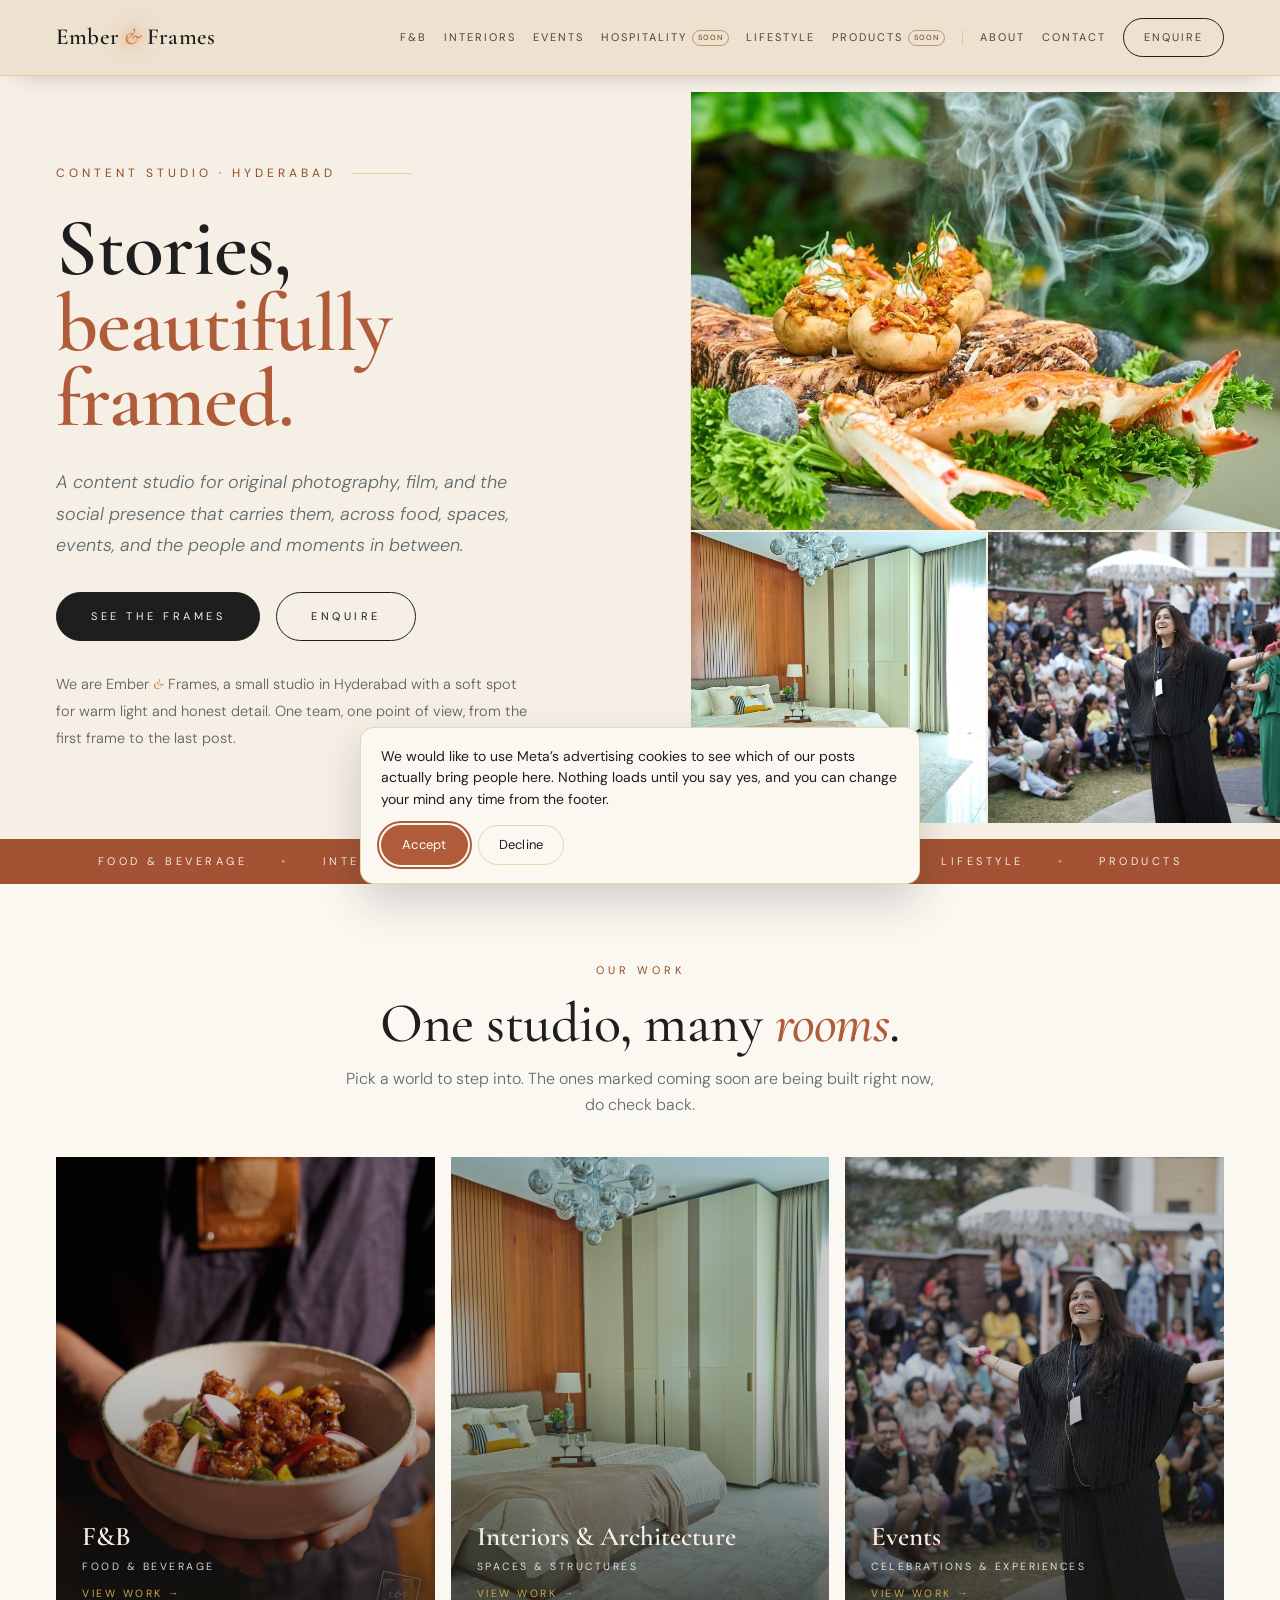
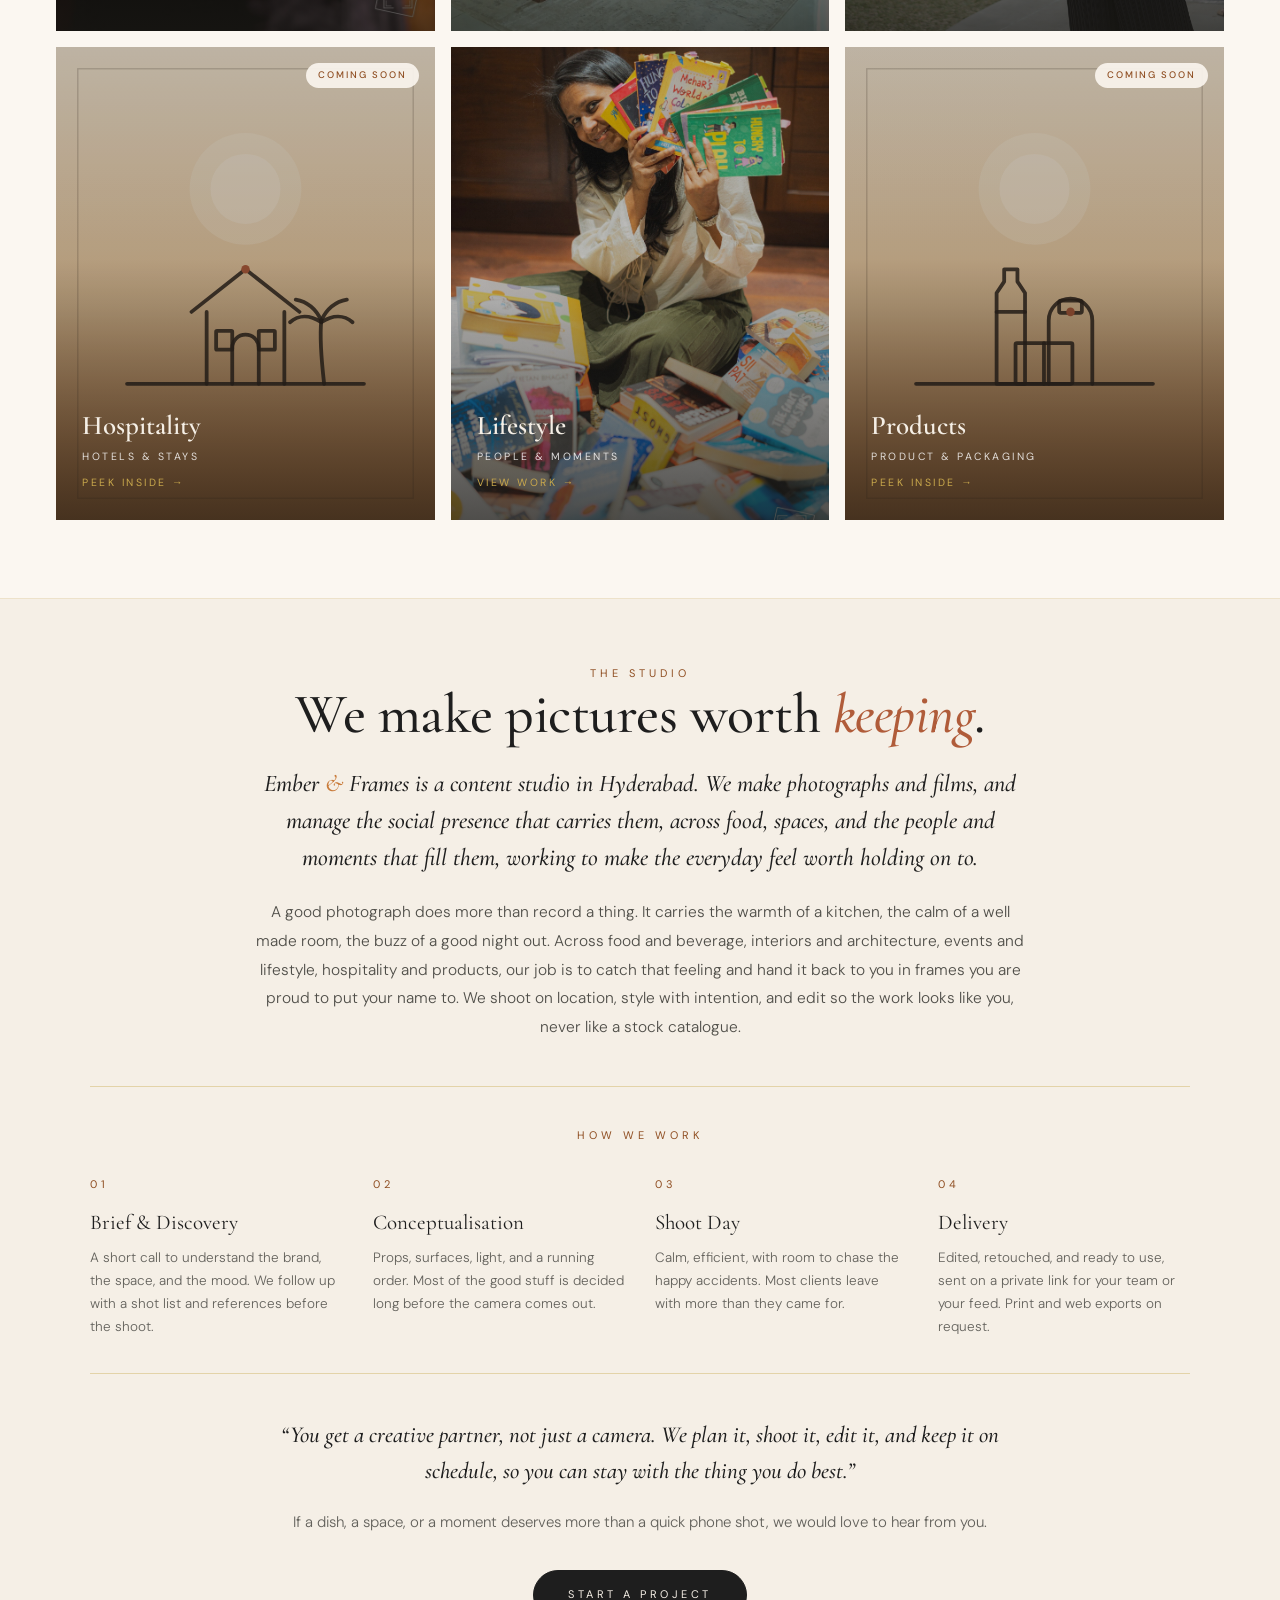
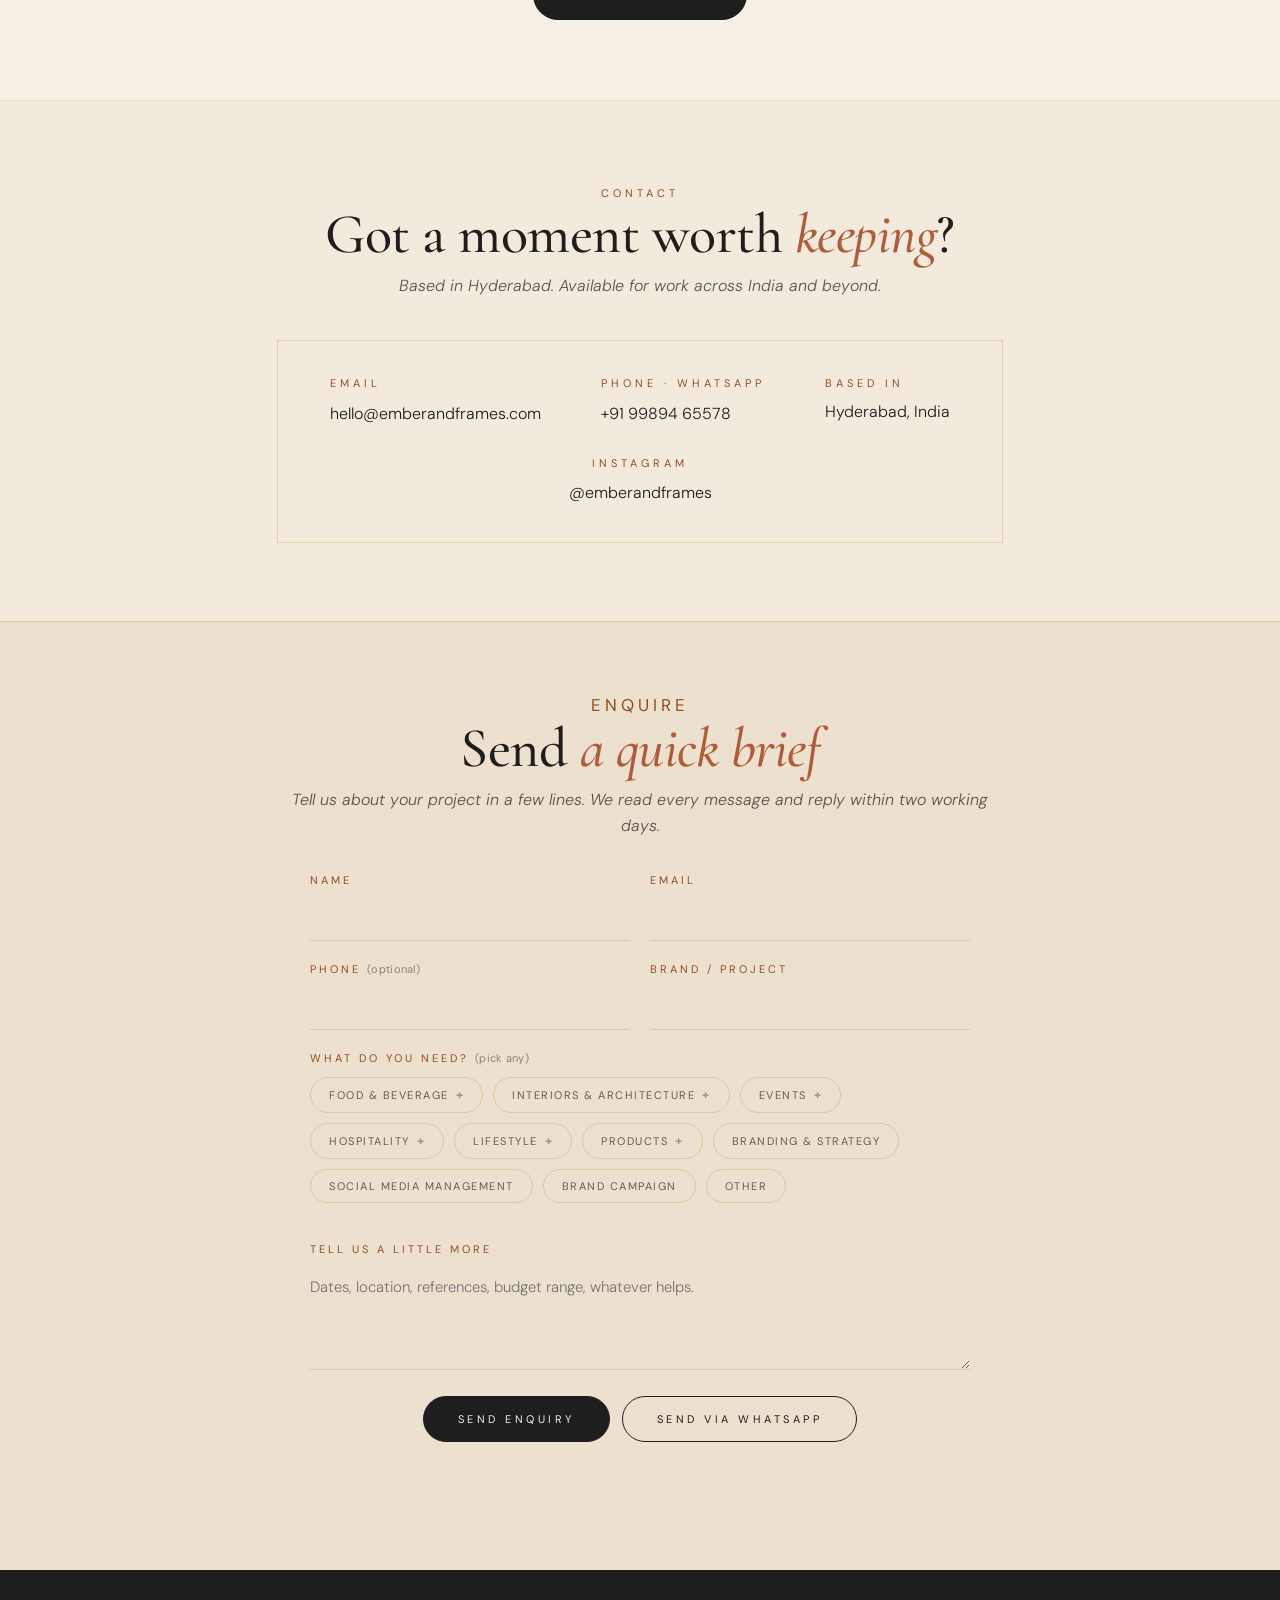
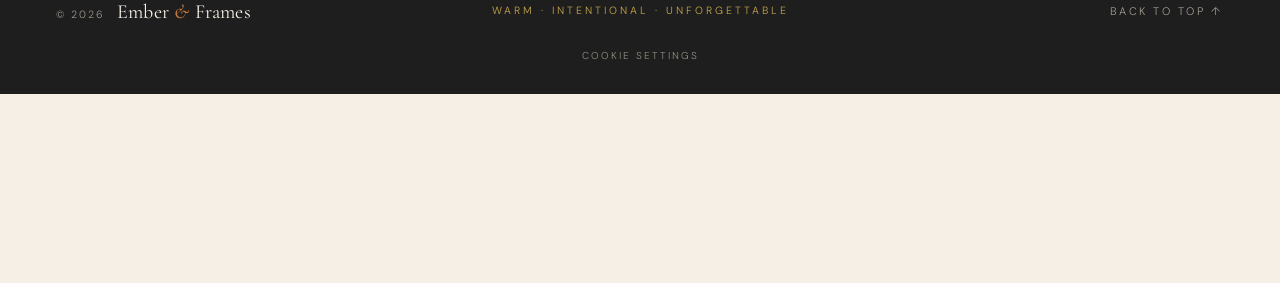
==== index.html @ d04092a9 "Open the Lifestyle page and add five event collections Lifestyle is now a live page laid out like Ev" ====
<!doctype html>
<html lang="en">
<head>
  <meta charset="utf-8">
  <meta name="viewport" content="width=device-width, initial-scale=1">
  <!-- Security: CSP + referrer policy delivered via <meta>; GitHub Pages cannot send custom HTTP headers. -->
  <meta http-equiv="Content-Security-Policy" content="default-src 'self'; base-uri 'self'; object-src 'none'; script-src 'self' https://connect.facebook.net; style-src 'self' 'unsafe-inline'; font-src 'self'; img-src 'self' data: https:; media-src 'self'; connect-src 'self' https://www.facebook.com; form-action 'self'; upgrade-insecure-requests">
  <meta name="referrer" content="strict-origin-when-cross-origin">
  <title>Ember &amp; Frames · Content Studio, Hyderabad</title>
  <meta name="description" content="Ember & Frames is a content studio in Hyderabad, making original photography and film and managing the social presence that carries it, across food, spaces, events, and the people and moments in between.">
  <meta name="theme-color" content="#FAF5EE">
  <meta property="og:title" content="Ember &amp; Frames · Content Studio, Hyderabad">
  <meta property="og:description" content="Original photography, film, and social content for food, spaces, events, and lifestyle. Warm. Intentional. Unforgettable.">
  <meta property="og:type" content="website">
  <meta property="og:site_name" content="Ember &amp; Frames">
  <meta property="og:locale" content="en_IN">
  <meta property="og:url" content="https://emberandframes.com/">
  <meta property="og:image" content="https://emberandframes.com/assets/media/fnb/Light/Lunar%20Cafe/DSC03584.jpg">
  <meta property="og:image:alt" content="Ember &amp; Frames, food, interiors, and event photography">
  <meta name="twitter:card" content="summary_large_image">
  <meta name="twitter:title" content="Ember &amp; Frames · Content Studio, Hyderabad">
  <meta name="twitter:description" content="Original photography, film, and social content for food, spaces, events, and lifestyle. Warm. Intentional. Unforgettable.">
  <meta name="twitter:image" content="https://emberandframes.com/assets/media/fnb/Light/Lunar%20Cafe/DSC03584.jpg">
  <link rel="canonical" href="https://emberandframes.com/">
  <link rel="icon" href="favicon.svg" type="image/svg+xml">
  <link rel="preload" href="assets/fonts/cormorant-garamond-latin.woff2" as="font" type="font/woff2" crossorigin>
  <link rel="preload" href="assets/fonts/dm-sans-latin.woff2" as="font" type="font/woff2" crossorigin>
  <link rel="stylesheet" href="assets/css/styles.css?v=20260929">
  <meta name="robots" content="index, follow, max-image-preview:large, max-snippet:-1, max-video-preview:-1">
  <script type="application/ld+json">
  {
    "@context": "https://schema.org",
    "@graph": [
      {
        "@type": ["PhotographyBusiness", "ProfessionalService"],
        "@id": "https://emberandframes.com/#organization",
        "name": "Ember & Frames",
        "alternateName": "Ember and Frames",
        "url": "https://emberandframes.com/",
        "logo": {
          "@type": "ImageObject",
          "@id": "https://emberandframes.com/#logo",
          "url": "https://emberandframes.com/favicon.svg",
          "caption": "Ember & Frames"
        },
        "image": "https://emberandframes.com/assets/media/fnb/Light/Lunar%20Cafe/DSC03584.jpg",
        "description": "Ember & Frames is a content studio in Hyderabad, making original photography and film and managing the social presence that carries it, across food, spaces, events, and lifestyle.",
        "slogan": "Warm. Intentional. Unforgettable.",
        "email": "hello@emberandframes.com",
        "telephone": "+919989465578",
        "priceRange": "$$",
        "address": {
          "@type": "PostalAddress",
          "addressLocality": "Hyderabad",
          "addressRegion": "Telangana",
          "addressCountry": "IN"
        },
        "areaServed": [
          { "@type": "City", "name": "Hyderabad" },
          { "@type": "Country", "name": "India" }
        ],
        "founder": [
          { "@type": "Person", "name": "Abhipriya De", "jobTitle": "Story, Brand & Social" },
          { "@type": "Person", "name": "Shubham Srivastava", "jobTitle": "Cinematography & Production" }
        ],
        "knowsAbout": [
          "Food and beverage photography",
          "Interior and architectural photography",
          "Event photography and film",
          "Content creation",
          "Social media management",
          "Brand campaigns"
        ],
        "sameAs": [
          "https://www.instagram.com/emberandframes"
        ],
        "contactPoint": {
          "@type": "ContactPoint",
          "email": "hello@emberandframes.com",
          "telephone": "+919989465578",
          "contactType": "customer service",
          "areaServed": "IN",
          "availableLanguage": ["English", "Hindi"]
        },
        "hasOfferCatalog": {
          "@type": "OfferCatalog",
          "name": "Content studio services",
          "itemListElement": [
            { "@type": "Offer", "itemOffered": { "@type": "Service", "name": "Food & Beverage Photography" } },
            { "@type": "Offer", "itemOffered": { "@type": "Service", "name": "Interiors & Architecture Photography" } },
            { "@type": "Offer", "itemOffered": { "@type": "Service", "name": "Event Photography & Film" } },
            { "@type": "Offer", "itemOffered": { "@type": "Service", "name": "Social Media Management" } },
            { "@type": "Offer", "itemOffered": { "@type": "Service", "name": "Brand Campaigns" } }
          ]
        }
      },
      {
        "@type": "WebSite",
        "@id": "https://emberandframes.com/#website",
        "url": "https://emberandframes.com/",
        "name": "Ember & Frames",
        "description": "Content studio in Hyderabad. Photography, film, and social content.",
        "publisher": { "@id": "https://emberandframes.com/#organization" },
        "inLanguage": "en-IN"
      },
      {
        "@type": "WebPage",
        "@id": "https://emberandframes.com/#webpage",
        "url": "https://emberandframes.com/",
        "name": "Ember & Frames · Content Studio, Hyderabad",
        "isPartOf": { "@id": "https://emberandframes.com/#website" },
        "about": { "@id": "https://emberandframes.com/#organization" },
        "primaryImageOfPage": "https://emberandframes.com/assets/media/fnb/Light/Lunar%20Cafe/DSC03584.jpg",
        "description": "Ember & Frames is a content studio in Hyderabad, making original photography and film and managing the social presence that carries it, across food, spaces, events, and lifestyle.",
        "inLanguage": "en-IN"
      }
    ]
  }
  </script>
</head>
<body data-page="home" id="top">
  <a class="skip-link" href="#main">Skip to content</a>
  <div data-region="header"></div>

  <main id="main">

    <!-- HERO -->
    <section class="hero">
      <div class="hero-left">
        <span class="hero-tag">Content Studio &middot; Hyderabad</span>
        <h1>Stories,<span>beautifully framed.</span></h1>
        <p class="hero-desc">A content studio for original photography, film, and the social presence that carries them, across food, spaces, events, and the people and moments in between.</p>
        <div class="hero-cta">
          <a class="btn-primary" href="#work">See the frames</a>
          <a class="btn-ghost" href="#enquire">Enquire</a>
        </div>
        <p class="hero-bio">We are Ember <span class="brand-amp">&amp;</span> Frames, a small studio in Hyderabad with a soft spot for warm light and honest detail. One team, one point of view, from the first frame to the last post.</p>
      </div>
      <div class="hero-media">
        <div class="hero-media-main">
          <img data-lazy loading="eager" decoding="async" src="assets/media/fnb/Light/Lunar%20Cafe/DSC03584.jpg" alt="Blue crab and stuffed mushrooms plated over herbs with rising steam">
        </div>
        <div class="hero-media-sub">
          <div><img data-lazy loading="lazy" decoding="async" src="assets/media/interiors/p5.jpg" alt="Interior photograph of a show flat"></div>
          <div><img data-lazy loading="lazy" decoding="async" src="assets/media/events/Photos/Festival%20of%20Play/DSC01166.JPG" alt="Performer at a family celebration"></div>
        </div>
      </div>
    </section>

    <!-- DISCIPLINE STRIP -->
    <div class="strip">
      <span>Food &amp; Beverage</span><span class="dot" aria-hidden="true">&#9679;</span>
      <span>Interiors &amp; Architecture</span><span class="dot" aria-hidden="true">&#9679;</span>
      <span>Events</span><span class="dot" aria-hidden="true">&#9679;</span>
      <span>Hospitality</span><span class="dot" aria-hidden="true">&#9679;</span>
      <span>Lifestyle</span><span class="dot" aria-hidden="true">&#9679;</span>
      <span>Products</span>
    </div>

    <!-- INDUSTRIES -->
    <section class="section section--cream" id="work">
      <div class="section-head center reveal">
        <span class="eyebrow">Our Work</span>
        <h2>One studio, many <em>rooms</em>.</h2>
        <p style="max-width:600px;margin:14px auto 0;color:var(--muted);font-weight:300;">Pick a world to step into. The ones marked coming soon are being built right now, do check back.</p>
      </div>

      <div class="industries reveal">
        <a class="industry" href="fnb.html">
          <img data-lazy loading="lazy" decoding="async" src="assets/media/fnb/Light/Ru%20and%20Kinru/Copy%20of%20Black%20Pepper%20Prawns.jpg" alt="Food and beverage photography">
          <div class="industry-body">
            <div class="industry-name">F&amp;B</div>
            <div class="industry-sub">Food &amp; Beverage</div>
            <span class="industry-cta">View work &#8594;</span>
          </div>
        </a>

        <a class="industry" href="interiors.html">
          <img data-lazy loading="lazy" decoding="async" src="assets/media/interiors/p5.jpg" alt="Interior and architectural photography">
          <div class="industry-body">
            <div class="industry-name">Interiors &amp; Architecture</div>
            <div class="industry-sub">Spaces &amp; Structures</div>
            <span class="industry-cta">View work &#8594;</span>
          </div>
        </a>

        <a class="industry" href="events.html">
          <img data-lazy loading="lazy" decoding="async" src="assets/media/events/Photos/Festival%20of%20Play/DSC01166.JPG" alt="Event photography and film">
          <div class="industry-body">
            <div class="industry-name">Events</div>
            <div class="industry-sub">Celebrations &amp; Experiences</div>
            <span class="industry-cta">View work &#8594;</span>
          </div>
        </a>

        <a class="industry" href="hospitality.html">
          <span class="ribbon">Coming soon</span>
          <img data-lazy loading="lazy" decoding="async" src="assets/media/placeholders/hospitality.svg" alt="Hospitality photography">
          <div class="industry-body">
            <div class="industry-name">Hospitality</div>
            <div class="industry-sub">Hotels &amp; Stays</div>
            <span class="industry-cta">Peek inside &#8594;</span>
          </div>
        </a>

        <a class="industry" href="lifestyle.html">
          <img data-lazy loading="lazy" decoding="async" src="assets/media/lifestyle/Photos/Arti%20Sonthalia/DSC02817.jpg" alt="Lifestyle photography and film">
          <div class="industry-body">
            <div class="industry-name">Lifestyle</div>
            <div class="industry-sub">People &amp; Moments</div>
            <span class="industry-cta">View work &#8594;</span>
          </div>
        </a>

        <a class="industry" href="products.html">
          <span class="ribbon">Coming soon</span>
          <img data-lazy loading="lazy" decoding="async" src="assets/media/placeholders/products.svg" alt="Product and packaging photography">
          <div class="industry-body">
            <div class="industry-name">Products</div>
            <div class="industry-sub">Product &amp; Packaging</div>
            <span class="industry-cta">Peek inside &#8594;</span>
          </div>
        </a>
      </div>
    </section>

    <div data-region="about"></div>
    <div data-region="contact"></div>
    <div data-region="enquire"></div>
  </main>

  <div data-region="footer"></div>
  <div data-region="lightbox"></div>

  <script src="assets/js/ef-pixel.js?v=20260929"></script>
  <script src="assets/js/data.js?v=20260929"></script>
  <script src="assets/js/site.js?v=20260929"></script>
</body>
</html>
---- assets/css/styles.css ----
/* =====================================================================
   Ember & Frames, unified studio site
   Shared design system
   ---------------------------------------------------------------------
   Palette built around the F&B portfolio with the brand ember accent from
   the identity guide. One tight, warm, editorial system.
   ===================================================================== */

*, *::before, *::after { box-sizing: border-box; margin: 0; padding: 0; -webkit-tap-highlight-color: transparent; }

/* Both families are served from this repository rather than fonts.gstatic.com, so
   they arrive with the page and no visitor has to contact a third party to read it.
   Each file is the variable latin cut, which is why one covers every weight.
   See assets/fonts/README.txt for provenance and licensing. */
@font-face {
  font-family: 'Cormorant Garamond';
  font-style: normal;
  font-weight: 400 700;
  font-display: swap;
  src: url('../fonts/cormorant-garamond-latin.woff2') format('woff2');
  unicode-range: U+0000-00FF, U+0131, U+0152-0153, U+02BB-02BC, U+02C6, U+02DA, U+02DC, U+0304, U+0308, U+0329, U+2000-206F, U+20AC, U+2122, U+2191, U+2193, U+2212, U+2215, U+FEFF, U+FFFD;
}
@font-face {
  font-family: 'Cormorant Garamond';
  font-style: italic;
  font-weight: 400 700;
  font-display: swap;
  src: url('../fonts/cormorant-garamond-latin-italic.woff2') format('woff2');
  unicode-range: U+0000-00FF, U+0131, U+0152-0153, U+02BB-02BC, U+02C6, U+02DA, U+02DC, U+0304, U+0308, U+0329, U+2000-206F, U+20AC, U+2122, U+2191, U+2193, U+2212, U+2215, U+FEFF, U+FFFD;
}
@font-face {
  font-family: 'DM Sans';
  font-style: normal;
  font-weight: 300 500;
  font-display: swap;
  src: url('../fonts/dm-sans-latin.woff2') format('woff2');
  unicode-range: U+0000-00FF, U+0131, U+0152-0153, U+02BB-02BC, U+02C6, U+02DA, U+02DC, U+0304, U+0308, U+0329, U+2000-206F, U+20AC, U+2122, U+2191, U+2193, U+2212, U+2215, U+FEFF, U+FFFD;
}
@font-face {
  font-family: 'DM Sans';
  font-style: italic;
  font-weight: 300 500;
  font-display: swap;
  src: url('../fonts/dm-sans-latin-italic.woff2') format('woff2');
  unicode-range: U+0000-00FF, U+0131, U+0152-0153, U+02BB-02BC, U+02C6, U+02DA, U+02DC, U+0304, U+0308, U+0329, U+2000-206F, U+20AC, U+2122, U+2191, U+2193, U+2212, U+2215, U+FEFF, U+FFFD;
}

/* Stand-ins for the brief moment before the real faces paint, and for any machine
   that cannot load them. Garamond and Palatino are old-style serifs like Cormorant,
   so the substitution reads as a change of weight rather than a change of typeface.

   One face per installed font, because a single size-adjust cannot serve a list:
   measured against the live webfont, Garamond needs 97.9%, Palatino 87.8% and
   Times 94.4%. Sharing one number would leave two of the three visibly wrong.
   The stack below tries them in order and each carries its own metrics.

   Numbers are measured, not estimated: width ratio against the real face at the
   weight that dominates each family (600 display, 400 body), then ascent and
   descent scaled by the inverse so the line box matches. Re-measure with
   skills/launch-qa/scripts/font-metrics.mjs if either family changes. */
@font-face {
  font-family: 'Cormorant Fallback Garamond';
  src: local('Garamond'), local('EB Garamond');
  size-adjust: 97.93%;
  ascent-override: 94.76%;
  descent-override: 29.41%;
  line-gap-override: 0%;
}
@font-face {
  font-family: 'Cormorant Fallback Palatino';
  src: local('Palatino Linotype'), local('Book Antiqua'), local('Palatino');
  size-adjust: 87.82%;
  ascent-override: 105.67%;
  descent-override: 32.79%;
  line-gap-override: 0%;
}
@font-face {
  font-family: 'Cormorant Fallback Times';
  src: local('Times New Roman'), local('Times');
  size-adjust: 94.36%;
  ascent-override: 98.35%;
  descent-override: 30.52%;
  line-gap-override: 0%;
}
@font-face {
  font-family: 'DM Sans Fallback Segoe';
  src: local('Segoe UI');
  size-adjust: 94.71%;
  ascent-override: 104.74%;
  descent-override: 32.94%;
  line-gap-override: 0%;
}
@font-face {
  font-family: 'DM Sans Fallback Arial';
  src: local('Arial'), local('Helvetica');
  size-adjust: 93.43%;
  ascent-override: 106.18%;
  descent-override: 33.39%;
  line-gap-override: 0%;
}

:root {
  /* Brand palette, from the Ember & Frames identity guide. */
  --off-white:  #F5EFE6;   /* parchment, page background */
  --warm:       #ECE0CE;   /* warm sand, contrast blocks: hero, contact, cards */
  --cream-soft: #FBF7F1;   /* lifted parchment, secondary surfaces */
  --gold:       #C9A84C;   /* metallic accent, dividers and rules only */
  --charcoal:   #1E1E1E;   /* primary text and dark sections */
  --muted:      #5F6B6E;   /* slate, secondary text and metadata */
  --ember:      #C97B3A;   /* signature accent: ampersand, key CTAs, highlights */
  --terracotta: #B05C3A;   /* warm secondary accent, and the focus ring */
  --light-ember:#D49A5E;   /* highlights, hovers, soft fills */
  --label-ink:  #8F4E22;   /* burnt amber, the AA-safe choice for small text on light */
  --strip-band: #A35334;   /* the terracotta band, taken down just far enough that the
                              cream lettering on it clears AA at 4.57:1. Cream stays
                              cream; lightening the text instead would have washed it
                              out to white and lost the warmth. */

  /* The palette used to be olive green. When it moved to terracotta the hex changed
     but the variable name did not, so roughly thirty rules still say --olive and mean
     terracotta. Aliasing it here rather than repeating the hex means there is one
     place to change, and no chance of the two drifting apart. Prefer --terracotta in
     new rules; --olive stays only so old ones do not all have to be rewritten. */
  --olive: var(--terracotta);

  --line:       rgba(201,168,76,0.18);
  --line-strong:rgba(201,168,76,0.4);

  --display: 'Cormorant Garamond', 'Cormorant Fallback Garamond', 'Cormorant Fallback Palatino', 'Cormorant Fallback Times', Georgia, serif;
  --body: 'DM Sans', 'DM Sans Fallback Segoe', 'DM Sans Fallback Arial', -apple-system, BlinkMacSystemFont, 'Segoe UI', sans-serif;

  --pad-x: 56px;
  --nav-h: 76px;
  --maxw: 1280px;
}

html { scroll-behavior: smooth; -webkit-text-size-adjust: 100%; text-size-adjust: 100%; }
html, body { width: 100%; max-width: 100%; overflow-x: clip; }
@supports not (overflow-x: clip) { html, body { overflow-x: hidden; } }

/* site.js replaces this slot with the real header. Reserving its height keeps
   the page from jumping down the moment that happens. */
[data-region="header"] { min-height: var(--nav-h); }

body {
  background: var(--off-white);
  color: var(--charcoal);
  font-family: var(--body);
  line-height: 1.6;
  -webkit-font-smoothing: antialiased;
  -moz-osx-font-smoothing: grayscale;
  text-rendering: optimizeLegibility;
}

section[id], div[id] { scroll-margin-top: calc(var(--nav-h) + 12px); }

img, video { display: block; max-width: 100%; }
a { color: inherit; }

.brand-amp { font-family: var(--display); font-style: italic; font-weight: 500; color: var(--ember); }

/* ---------- Shared type helpers ---------- */
.eyebrow, .section-label {
  font-family: var(--body);
  font-size: 11px;
  letter-spacing: 4px;
  text-transform: uppercase;
  color: var(--label-ink);
  font-weight: 400;
}
h1 {
  font-family: var(--display);
  font-size: clamp(52px, 6.4vw, 94px);
  line-height: 0.92;
  letter-spacing: -1px;
  color: var(--charcoal);
  font-weight: 600;
}
h2 {
  font-family: var(--display);
  font-size: clamp(34px, 4.4vw, 56px);
  line-height: 1.04;
  letter-spacing: -0.5px;
  font-weight: 500;
}
h2 em, h1 em { font-style: italic; color: var(--olive); }

.skip-link {
  position: absolute; left: -999px; top: 0; z-index: 2000;
  background: var(--charcoal); color: var(--off-white);
  padding: 12px 20px; font-size: 12px; letter-spacing: 2px; text-transform: uppercase;
}
.skip-link:focus { left: 12px; top: 12px; }

/* =====================================================================
   NAV / HEADER
   ===================================================================== */
.nav {
  position: sticky; top: 0; z-index: 200;
  display: flex; justify-content: space-between; align-items: center;
  padding: 0 var(--pad-x);
  /* Fixed rather than min-height: padding plus the tallest child used to push this
     past --nav-h, so the reserved slot under-shot and the page jumped on load. */
  height: var(--nav-h);
  background: rgba(236, 224, 206, 0.92);
  -webkit-backdrop-filter: blur(14px) saturate(1.2); backdrop-filter: blur(14px) saturate(1.2);
  border-bottom: 1px solid var(--line-strong);
  box-shadow: 0 8px 26px -16px rgba(30, 28, 24, 0.4);
  transform: translateZ(0);
}
.nav-logo {
  font-family: var(--display); font-size: 23px; letter-spacing: 0.01em;
  color: var(--charcoal); font-weight: 600; text-decoration: none; white-space: nowrap;
}
.nav-links { display: flex; gap: 17px; align-items: center; }
.nav-links a {
  font-family: var(--body); font-size: 11px; letter-spacing: 2px; text-transform: uppercase;
  font-weight: 400; color: rgba(42,42,37,0.85); text-decoration: none;
  transition: color 0.2s; white-space: nowrap;
}
.nav-links a:hover, .nav-cat.is-active { color: var(--olive); }

/* Inline category links (was a dropdown) */
.nav-cat { display: inline-flex; align-items: center; gap: 5px; }
.nav-cat .soon {
  font-size: 7.5px; letter-spacing: 1px; color: var(--label-ink); font-weight: 500; line-height: 1.6;
  border: 1px solid rgba(143,78,34,0.5); border-radius: 20px; padding: 1px 5px;
}
.nav-divider { width: 1px; height: 15px; background: var(--line-strong); flex: 0 0 auto; }
.nav-pill {
  border: 1px solid var(--charcoal); padding: 10px 20px !important;
  border-radius: 40px; transition: background 0.2s, color 0.2s, border-color 0.2s;
}
.nav-pill:hover { background: var(--charcoal); color: var(--off-white) !important; }

/* 30x22 of bars inside a 44px box: the visual stays, the touch target clears 24px. */
.hamburger { display: none; background: none; border: none; cursor: pointer; width: 44px; height: 44px; position: relative; padding: 11px 7px; }
.hamburger span { position: absolute; left: 7px; height: 1.5px; width: 30px; background: var(--charcoal); transition: transform 0.25s, opacity 0.25s; }
.hamburger span:nth-child(1) { top: 13px; }
.hamburger span:nth-child(2) { top: 21px; }
.hamburger span:nth-child(3) { top: 29px; }
body.menu-open .hamburger span:nth-child(1) { transform: translateY(8px) rotate(45deg); }
body.menu-open .hamburger span:nth-child(2) { opacity: 0; }
body.menu-open .hamburger span:nth-child(3) { transform: translateY(-8px) rotate(-45deg); }

/* Mobile menu */
.mobile-menu {
  position: fixed; inset: 0; z-index: 190; background: var(--off-white);
  display: flex; flex-direction: column; justify-content: flex-start; align-items: center; gap: 8px;
  opacity: 0; visibility: hidden; transition: opacity 0.3s;
  padding: calc(var(--nav-h) + 30px) 40px 48px; overflow-y: auto;
}
body.menu-open .mobile-menu { opacity: 1; visibility: visible; }
.mobile-menu .mm-label { font-size: 10px; letter-spacing: 4px; text-transform: uppercase; color: var(--gold); margin: 18px 0 4px; }
.mobile-menu a {
  font-family: var(--display); font-size: 26px; color: var(--charcoal); text-decoration: none; padding: 6px 0;
  display: inline-flex; align-items: center; gap: 12px;
}
.mobile-menu a .soon { font-family: var(--body); font-size: 9px; letter-spacing: 1.5px; color: var(--ember); border: 1px solid rgba(201,123,58,0.4); border-radius: 20px; padding: 2px 8px; text-transform: uppercase; }
.mobile-menu a:hover, .mobile-menu a.is-active { color: var(--olive); }

/* =====================================================================
   BUTTONS
   ===================================================================== */
.btn-primary, .btn-ghost {
  display: inline-block; font-family: var(--body); font-size: 11px; font-weight: 400;
  letter-spacing: 3.5px; text-transform: uppercase; text-decoration: none;
  padding: 15px 34px; border-radius: 40px; cursor: pointer; transition: all 0.22s;
}
.btn-primary { background: var(--charcoal); color: var(--off-white); border: 1px solid var(--charcoal); }
.btn-primary:hover { background: var(--olive); border-color: var(--olive); }
.btn-ghost { background: transparent; color: var(--charcoal); border: 1px solid var(--charcoal); }
.btn-ghost:hover { color: var(--olive); border-color: var(--olive); }

/* =====================================================================
   HERO (split layout, used by industry pages + home)
   ===================================================================== */
.hero { display: grid; grid-template-columns: 54% 46%; min-height: 78vh; max-height: 860px; margin-top: 16px; }
.hero.hero--solo { grid-template-columns: 1fr; min-height: 62vh; text-align: center; place-items: center; }
.hero-left {
  padding: 72px var(--pad-x); display: flex; flex-direction: column; justify-content: center; position: relative;
}
.hero.hero--solo .hero-left { align-items: center; max-width: 900px; margin: 0 auto; }
.hero-left::after {
  content: ''; position: absolute; right: 0; top: 16%; bottom: 16%; width: 1px;
  background: linear-gradient(to bottom, transparent, var(--line-strong), transparent);
}
.hero.hero--solo .hero-left::after { display: none; }
.hero-tag {
  font-size: 12px; letter-spacing: 4px; text-transform: uppercase; color: var(--label-ink);
  margin-bottom: 28px; display: flex; align-items: center; gap: 16px;
}
.hero-tag::after { content: ''; flex: 1; max-width: 60px; height: 1px; background: var(--gold); opacity: 0.4; }
.hero.hero--solo .hero-tag { justify-content: center; }
.hero.hero--solo .hero-tag::before { content: ''; flex: 1; max-width: 60px; height: 1px; background: var(--gold); opacity: 0.4; }
.hero h1 { margin-bottom: 30px; }
.hero h1 span { display: block; color: var(--olive); }
.hero-desc {
  font-family: var(--body); font-weight: 300; font-style: italic; font-size: 18px;
  color: var(--muted); line-height: 1.75; max-width: 460px; margin-bottom: 30px;
}
.hero.hero--solo .hero-desc { margin-left: auto; margin-right: auto; }
.hero-cta { display: flex; gap: 16px; align-items: center; flex-wrap: wrap; }
.hero.hero--solo .hero-cta { justify-content: center; }
/* Side by side, these two pills land within a few pixels of the available width on a
   phone, so they fit on one line in one typeface and wrap to two in another, and the
   hero jumps when the webfont arrives. Stacking below 480px makes the height the same
   whichever face is in use, and gives a bigger touch target. */
@media (max-width: 480px) {
  .hero-cta { flex-direction: column; align-items: stretch; gap: 12px; }
  .hero-cta .btn-primary, .hero-cta .btn-ghost { text-align: center; }
}
.hero-bio {
  font-family: var(--body); font-weight: 300; font-size: 14.5px; line-height: 1.8;
  color: rgba(42,42,37,0.72); max-width: 480px; margin-top: 30px;
}

.hero-media { position: relative; overflow: hidden; display: grid; grid-template-rows: 3fr 2fr; min-height: 0; }
.hero-media img { position: absolute; inset: 0; width: 100%; height: 100%; object-fit: cover; }
.hero-media img.hero-shot { cursor: zoom-in; transition: transform 0.6s ease; }
.hero-media img.hero-shot:hover { transform: scale(1.03); }
.hero-media-main { position: relative; overflow: hidden; background: var(--warm); min-height: 0; }
.hero-media-sub { display: grid; grid-template-columns: 1fr 1fr; min-height: 0; }
.hero-media-sub > div { position: relative; overflow: hidden; background: var(--cream-soft); border-top: 2px solid var(--off-white); min-height: 0; }
.hero-media-sub > div:last-child { border-left: 2px solid var(--off-white); }

/* =====================================================================
   INGREDIENT / DISCIPLINE STRIP
   ===================================================================== */
.strip {
  background: var(--strip-band); padding: 14px var(--pad-x); margin-top: 16px; display: flex; gap: 34px;
  align-items: center; justify-content: center; flex-wrap: wrap;
}
.strip span { font-size: 11px; letter-spacing: 3.5px; text-transform: uppercase; color: rgba(250,246,240,0.92); white-space: nowrap; }
/* Separator only. It is aria-hidden in the markup, so it carries no meaning and
   is not held to a text contrast ratio. */
.strip .dot { color: var(--gold); font-size: 6px; }

/* =====================================================================
   SECTION SCAFFOLD
   ===================================================================== */
.section { padding: 78px var(--pad-x); }
.section--cream { background: var(--cream-soft); }
.section--warm { background: var(--warm); }
.section-head { margin-bottom: 40px; }
.section-head.center { text-align: center; }
.section-head .eyebrow { display: block; margin-bottom: 14px; }

/* =====================================================================
   FILM STRIP (horizontal reel)
   ===================================================================== */
.filmstrip-wrap { position: relative; margin: 0 calc(var(--pad-x) * -1); }
.filmstrip {
  display: flex; gap: 14px; overflow-x: auto; scroll-snap-type: x mandatory;
  padding: 4px var(--pad-x) 20px; scrollbar-width: none;
  /* iOS Safari treats a horizontal drag that reaches the end of a scroller as its
     back/forward page gesture, which reads as the strip refusing to scroll.
     `contain` keeps the swipe inside the strip. `touch-action` states the axis so
     the gesture is handed to the compositor immediately. */
  overscroll-behavior-x: contain;
  touch-action: pan-x;
  -webkit-overflow-scrolling: touch;
}
.filmstrip::-webkit-scrollbar { display: none; }
.filmstrip .frame {
  flex: 0 0 auto; width: clamp(240px, 26vw, 340px); aspect-ratio: 4/5;
  position: relative; overflow: hidden; scroll-snap-align: start; background: var(--warm); cursor: zoom-in;
}
.filmstrip .frame img { width: 100%; height: 100%; object-fit: cover; transition: transform 0.6s ease; }
.filmstrip .frame:hover img { transform: scale(1.04); }
.filmstrip-nav { display: flex; gap: 10px; justify-content: flex-end; padding: 0 var(--pad-x); }
.filmstrip-btn {
  width: 46px; height: 46px; border-radius: 50%; border: 1px solid var(--line-strong);
  background: transparent; color: var(--charcoal); cursor: pointer; font-size: 18px; transition: all 0.2s;
}
.filmstrip-btn:hover { background: var(--charcoal); color: var(--off-white); border-color: var(--charcoal); }

/* =====================================================================
   SERVICES LIST (dark)
   ===================================================================== */
.services { background: var(--charcoal); padding: 78px var(--pad-x); display: grid; grid-template-columns: 1fr 1.8fr; gap: 70px; align-items: start; }
.services .eyebrow { color: var(--gold); display: block; margin-bottom: 20px; }
.services h2 { color: var(--off-white); }
.services-note { color: rgba(245,235,215,0.6); font-size: 14px; margin-top: 16px; line-height: 1.7; }
.services-list { display: flex; flex-direction: column; }
.service-item { padding: 26px 0; border-bottom: 1px solid rgba(250,248,244,0.08); display: grid; grid-template-columns: auto 1fr; gap: 24px; align-items: start; transition: padding-left 0.2s; }
.service-item:hover { padding-left: 14px; }
.service-num { font-size: 11px; letter-spacing: 4px; color: var(--gold); padding-top: 6px; }
.service-name { font-family: var(--display); font-size: 24px; color: var(--off-white); }
.service-desc { font-size: 13.5px; color: rgba(245,235,215,0.62); margin-top: 8px; line-height: 1.7; font-weight: 300; }

/* =====================================================================
   WORK TABS + GALLERY GRID
   ===================================================================== */
.tabs { display: flex; gap: 0; justify-content: center; flex-wrap: wrap; border-bottom: 1px solid rgba(201,168,76,0.22); }
.tab {
  padding: 14px 30px; font-size: 11px; letter-spacing: 2.5px; text-transform: uppercase; cursor: pointer;
  color: rgba(42,42,37,0.68); border-bottom: 2px solid transparent; margin-bottom: -1px;
  background: none; border-top: none; border-left: none; border-right: none; font-family: var(--body);
  transition: color 0.25s, border-color 0.25s;
}
.tab:hover { color: var(--olive); }
.tab.is-active { color: var(--charcoal); border-bottom-color: var(--gold); }
.subtabs { display: flex; gap: 0; justify-content: center; border-bottom: 1px solid rgba(201,168,76,0.15); margin-top: 4px; }
.subtab {
  padding: 10px 26px; font-size: 11px; letter-spacing: 2px; text-transform: uppercase; cursor: pointer;
  color: rgba(42,42,37,0.68); border-bottom: 2px solid transparent; margin-bottom: -1px;
  background: none; border-top: none; border-left: none; border-right: none; font-family: var(--body);
  transition: color 0.2s, border-color 0.2s;
}
.subtab:hover { color: var(--olive); }
.subtab.is-active { color: var(--charcoal); border-bottom-color: var(--ember); }

.tab-panel { display: none; padding-top: 32px; }
.tab-panel.is-active { display: block; }
.subpanel { display: none; }
.subpanel.is-active { display: block; }

.brief { display: grid; grid-template-columns: 1fr 1fr; gap: 40px; max-width: 1000px; margin: 8px auto 40px; padding-top: 24px; }
.brief-label { font-size: 11px; letter-spacing: 4px; text-transform: uppercase; color: var(--label-ink); margin-bottom: 10px; }
.brief-text { font-size: 14.5px; line-height: 1.8; color: rgba(42,42,37,0.8); font-weight: 300; }

/* Photo galleries are a masonry layout with a fixed column count. The columns
   come from grid-template-columns: repeat(5, 1fr) (responsive below), so every
   category always shows the same number of photos per row. The masonry packing
   comes from grid-auto-rows: 1px plus a per-tile grid-row span that site.js sets
   from each image's height. Tiles stack tight in their column with no
   height-mismatch white space, while natural aspect ratios are preserved (no
   cropping). Reels (.grid--reels) share one ratio and opt out below. The brand
   watermark is baked into the image files themselves (white corner mark), so it
   survives download; no CSS overlay is drawn on photo tiles. */
.grid { display: grid; grid-template-columns: repeat(5, 1fr); column-gap: 6px; row-gap: 0; grid-auto-rows: 1px; align-items: start; }
.grid .item { position: relative; overflow: hidden; cursor: zoom-in; background: var(--warm); margin: 0; display: block; }
.grid .item img { width: 100%; height: auto; display: block; transition: transform 0.6s ease, opacity 0.5s ease; }
.grid .item:hover img { transform: scale(1.03); }
/* Brand watermark is baked into each photo file (white corner mark) so it can't
   be stripped by downloading. Video tiles (.play) carry their own burned-in
   mark and show a play glyph instead. */
.grid .item.play::after {
  /* Escaped rather than literal: the raw triangle was corrupted once already by a
     save that wrote UTF-8 back out as a single-byte codepage, and it rendered as
     three Latin letters on every video tile. An escape cannot be re-encoded. */
  content: '\25B6'; position: absolute; inset: 0; display: flex; align-items: center; justify-content: center;
  color: rgba(255,255,255,0.9); font-size: 30px; background: rgba(30,30,25,0.18); transition: background 0.2s;
  pointer-events: none;
}
.grid .item.play:hover::after { background: rgba(30,30,25,0.32); }

/* Reels grid (portrait 9/16). Every reel shares one ratio, so a uniform
   row-based grid keeps rows tidy without ever affecting watermark size. */
.grid--reels { columns: auto; display: grid; grid-template-columns: repeat(4, 1fr); gap: 6px; grid-auto-rows: auto; align-items: start; }
.grid--reels .item { aspect-ratio: 9/16; margin: 0; }
.grid--reels .item img { width: 100%; height: 100%; object-fit: cover; }

img[data-lazy] { opacity: 0; }
img[data-lazy].loaded { opacity: 1; }

/* =====================================================================
   INDUSTRIES GRID (home)
   ===================================================================== */
.industries { display: grid; grid-template-columns: repeat(3, 1fr); gap: 16px; }
.industry {
  position: relative; aspect-ratio: 4/5; overflow: hidden; background: var(--warm);
  text-decoration: none; color: var(--off-white); display: block;
}
.industry img { position: absolute; inset: 0; width: 100%; height: 100%; object-fit: cover; transition: transform 0.7s ease; filter: brightness(0.82); }
.industry:hover img { transform: scale(1.05); }
.industry::after { content: ''; position: absolute; inset: 0; background: linear-gradient(to top, rgba(30,28,24,0.7) 0%, rgba(30,28,24,0.05) 55%); }
.industry-body { position: absolute; left: 0; right: 0; bottom: 0; padding: 26px; z-index: 2; }
.industry-name { font-family: var(--display); font-size: 27px; font-weight: 600; line-height: 1.05; }
.industry-sub { font-size: 10.5px; letter-spacing: 2.5px; text-transform: uppercase; color: rgba(255,255,255,0.82); margin-top: 8px; }
.industry-cta { font-size: 10.5px; letter-spacing: 2.5px; text-transform: uppercase; margin-top: 10px; color: var(--gold); display: inline-flex; align-items: center; gap: 7px; }
.industry .ribbon {
  position: absolute; top: 16px; right: 16px; z-index: 3; font-size: 9.5px; letter-spacing: 2px; text-transform: uppercase;
  background: rgba(250,245,238,0.92); color: var(--label-ink); padding: 5px 12px; border-radius: 30px; font-weight: 500;
}

/* =====================================================================
   COMING SOON
   ===================================================================== */
.coming { padding: 92px var(--pad-x); text-align: center; background: var(--cream-soft); }
.coming-inner { max-width: 720px; margin: 0 auto; }
.coming .eyebrow { display: block; margin-bottom: 18px; }
/* These pages have no hero, so their lead line is the page h1. Hold it at h2 scale. */
.coming h1 { font-size: clamp(34px, 4.4vw, 56px); line-height: 1.04; letter-spacing: -0.5px; font-weight: 500; }
.coming h1, .coming h2 { margin-bottom: 20px; }
.coming p { font-size: 16px; line-height: 1.8; color: rgba(42,42,37,0.76); font-weight: 300; max-width: 600px; margin: 0 auto 14px; }
.coming .coming-note { font-family: var(--display); font-style: italic; font-size: 21px; color: var(--charcoal); margin: 26px auto; }
.coming-teaser { display: grid; grid-template-columns: repeat(3, 1fr); gap: 12px; margin: 44px 0; }
/* site.js fills this. Reserving the box stops the copy above it jumping when it does. */
.coming-teaser:empty { aspect-ratio: 2.3; }
.coming-teaser .t {
  aspect-ratio: 3/4; overflow: hidden; position: relative; background: var(--warm);
}
.coming-teaser .t img { width: 100%; height: 100%; object-fit: cover; transition: transform 0.7s; }
.coming-teaser .t:hover img { transform: scale(1.05); }
.coming-teaser .t::after { content: ''; position: absolute; inset: 0; background: rgba(42,42,37,0.04); }
.coming .cta-row { display: flex; gap: 14px; justify-content: center; flex-wrap: wrap; margin-top: 8px; }

/* =====================================================================
   ABOUT
   ===================================================================== */
.about { padding: 60px var(--pad-x) 80px; background: var(--off-white); border-top: 1px solid var(--line); border-bottom: 1px solid var(--line); }
.about-inner { max-width: 1100px; margin: 0 auto; }
.about-head { text-align: center; max-width: 780px; margin: 0 auto; }
.about-lede { font-family: var(--display); font-style: italic; font-weight: 500; font-size: clamp(19px, 2.2vw, 24px); line-height: 1.55; color: var(--charcoal); margin-top: 22px; }
.about-body { font-size: 15.5px; line-height: 1.85; color: rgba(42,42,37,0.82); font-weight: 300; margin-top: 22px; }
.process { border-top: 1px solid var(--line-strong); border-bottom: 1px solid var(--line-strong); margin: 44px 0; padding: 34px 0; }
.process-head { text-align: center; margin-bottom: 30px; }
.process-steps { display: grid; grid-template-columns: repeat(4, 1fr); gap: 30px; }
.process-num { font-size: 11px; letter-spacing: 4px; color: var(--label-ink); margin-bottom: 12px; }
.process-name { font-family: var(--display); font-size: 21px; margin-bottom: 8px; }
.process-desc { font-size: 13.5px; line-height: 1.7; color: rgba(42,42,37,0.72); font-weight: 300; }
.about-foot { text-align: center; max-width: 720px; margin: 0 auto; }
.about-foot-quote { font-family: var(--display); font-style: italic; font-weight: 500; font-size: clamp(18px, 2.1vw, 23px); line-height: 1.55; color: var(--charcoal); margin: 0 0 20px; }
.about-foot-tag { font-size: 15px; line-height: 1.8; color: rgba(42,42,37,0.72); font-weight: 300; margin: 0 0 34px; }

/* =====================================================================
   CONTACT
   ===================================================================== */
.contact { padding: 78px var(--pad-x); background: color-mix(in srgb, var(--warm) 55%, var(--cream-soft) 45%); text-align: center; }
@supports not (background: color-mix(in srgb, red, blue)) { .contact { background: #F2E8D5; } }
.contact-head { max-width: 720px; margin: 0 auto 42px; }
.contact p { font-weight: 300; font-size: 16px; font-style: italic; color: rgba(42,42,37,0.78); margin-top: 10px; }
.contact-card {
  margin: 0 auto; padding: 34px 52px; border: 1px solid var(--line-strong);
  display: inline-grid; grid-template-columns: repeat(3, auto); gap: 26px 60px; text-align: left; justify-content: center;
}
.contact-item { display: flex; flex-direction: column; gap: 6px; }
.contact-item-label { font-size: 11px; letter-spacing: 4px; text-transform: uppercase; color: var(--label-ink); }
.contact-item-value { font-weight: 300; font-size: 16px; }
.contact-item a { text-decoration: none; transition: color 0.2s; display: inline-block; padding: 2px 0; }
.contact-item a:hover { color: var(--olive); }
.contact-item--full { grid-column: 1 / -1; align-items: center; text-align: center; }

/* =====================================================================
   ENQUIRE (form)
   ===================================================================== */
.enquire { padding: 70px var(--pad-x) 84px; background: var(--warm); text-align: center; border-top: 1px solid var(--line-strong); }
.enquire-head { max-width: 720px; margin: 0 auto 34px; }
.enquire-head p { font-weight: 300; font-size: 16px; font-style: italic; color: rgba(42,42,37,0.78); margin-top: 10px; }
.enquire-head .eyebrow { font-size: 17px; }
.contact-form { max-width: 660px; margin: 0 auto; text-align: left; display: flex; flex-direction: column; gap: 20px; }
.form-row { display: grid; grid-template-columns: 1fr 1fr; gap: 20px; }
.form-field { display: flex; flex-direction: column; gap: 6px; }
.form-field label { font-size: 11px; letter-spacing: 3px; text-transform: uppercase; color: var(--label-ink); }
.form-hint { text-transform: none; letter-spacing: 0.3px; color: rgba(42,42,37,0.5); font-size: 11px; }
.form-field input, .form-field textarea {
  background: transparent; border: none; border-bottom: 1px solid var(--line-strong);
  padding: 12px 0; font-family: var(--body); font-weight: 300; font-size: 15px; color: var(--charcoal);
  outline: none; transition: border-color 0.2s; width: 100%;
}
.form-field input:focus, .form-field textarea:focus { border-bottom-color: var(--olive); }
.form-field textarea { resize: vertical; min-height: 90px; }
.pill-group { display: flex; flex-wrap: wrap; gap: 10px; margin-top: 4px; }
.pill {
  font-family: var(--body); font-size: 11px; letter-spacing: 1.5px; text-transform: uppercase;
  padding: 9px 18px; border: 1px solid var(--line-strong); border-radius: 40px; background: transparent;
  color: rgba(42,42,37,0.72); cursor: pointer; transition: all 0.18s;
}
.pill:hover { border-color: var(--olive); color: var(--olive); }
.pill[aria-pressed="true"] { background: var(--charcoal); color: var(--off-white); border-color: var(--charcoal); }
.pill--cat::after { content: "+"; margin-left: 7px; font-size: 12px; font-weight: 600; opacity: 0.55; }
.pill--cat[aria-expanded="true"]::after { content: "\2013"; }
.subpill-wrap { display: flex; flex-direction: column; gap: 10px; margin-top: 12px; }
.subpill-group { display: flex; flex-wrap: wrap; align-items: center; gap: 8px; padding: 12px 14px; border-left: 2px solid var(--terracotta); background: rgba(176,92,58,0.06); border-radius: 0 10px 10px 0; }
.subpill-group[hidden] { display: none; }
.subpill-cap { flex-basis: 100%; font-family: var(--body); font-size: 10px; letter-spacing: 2px; text-transform: uppercase; color: var(--terracotta); }
.pill--sub { font-size: 10.5px; padding: 8px 15px; }
body.motion-on .subpill-group:not([hidden]) { animation: subPop 0.26s ease both; }
@keyframes subPop { from { opacity: 0; transform: translateY(-5px); } to { opacity: 1; transform: none; } }
.form-actions { display: flex; flex-wrap: wrap; gap: 12px; justify-content: center; margin-top: 6px; }
.btn-form { font-family: var(--body); font-size: 11px; font-weight: 400; letter-spacing: 3.5px; text-transform: uppercase; padding: 15px 34px; border-radius: 40px; cursor: pointer; transition: all 0.22s; border: 1px solid var(--charcoal); }
.btn-form.solid { background: var(--charcoal); color: var(--off-white); }
.btn-form.solid:hover { background: var(--olive); border-color: var(--olive); }
.btn-form.alt { background: transparent; color: var(--charcoal); }
.btn-form.alt:hover { color: var(--olive); border-color: var(--olive); }
.form-status { text-align: center; font-size: 13px; letter-spacing: 0.3px; color: var(--olive); min-height: 20px; margin-top: 4px; }

/* =====================================================================
   FOOTER
   ===================================================================== */
.footer { background: var(--charcoal); padding: 26px var(--pad-x); display: grid; grid-template-columns: 1fr auto 1fr; align-items: center; gap: 16px; }
.footer span, .footer a { font-size: 11px; letter-spacing: 2.5px; text-transform: uppercase; color: rgba(245,235,215,0.62); font-weight: 300; text-decoration: none; }
.footer a { display: inline-block; padding: 4px 2px; }
.footer .footer-brand { justify-self: start; display: inline-flex; align-items: baseline; gap: 12px; }
.footer .footer-wordmark { font-family: var(--display); font-size: 20px; letter-spacing: 0.01em; text-transform: none; font-weight: 400; color: var(--off-white); }
.footer .footer-wordmark .brand-amp { font-size: 1em; letter-spacing: 0.01em; text-transform: none; color: var(--ember); font-style: italic; font-weight: 500; }
.footer .footer-copy { font-size: 10.5px; letter-spacing: 2px; text-transform: none; color: rgba(245,235,215,0.6); font-weight: 300; }
.footer .footer-tagline { justify-self: center; text-align: center; font-size: 10.5px; letter-spacing: 3px; color: var(--gold); white-space: nowrap; }
.footer [data-top] { justify-self: end; }
.footer [data-consent] { grid-column: 1 / -1; justify-self: center; font-size: 10px; letter-spacing: 2px; color: rgba(245,235,215,0.55); }
.footer a:hover { color: var(--gold); }

/* =====================================================================
   WHATSAPP FAB (added on all pages via site.js; desktop lifts above the
   footer, touch devices never lift)
   ===================================================================== */
.wa-fab {
  position: fixed; bottom: 22px; right: 22px; width: 56px; height: 56px; border-radius: 50%;
  background: var(--ember);
  box-shadow: 0 6px 20px rgba(42,42,37,0.28), 0 2px 6px rgba(0,0,0,0.16);
  display: flex; align-items: center; justify-content: center; z-index: 9500; text-decoration: none;
  transition: bottom 0.3s cubic-bezier(0.2,0.7,0.2,1), transform 0.2s ease, box-shadow 0.2s ease;
  animation: waPulse 2.8s ease-in-out infinite;
}
.wa-fab:hover { transform: scale(1.08); box-shadow: 0 10px 28px rgba(42,42,37,0.34), 0 4px 10px rgba(0,0,0,0.2); animation-play-state: paused; }
.wa-fab svg { width: 30px; height: 30px; fill: #fff; }
.wa-fab-label {
  position: absolute; right: 66px; background: var(--charcoal); color: var(--off-white);
  font-family: var(--body); font-size: 10px; letter-spacing: 1.6px; text-transform: uppercase;
  padding: 8px 12px; border-radius: 4px; white-space: nowrap; opacity: 0; pointer-events: none;
  transform: translateX(8px); transition: opacity 0.2s ease, transform 0.2s ease;
}
.wa-fab:hover .wa-fab-label { opacity: 1; transform: translateX(0); }
@keyframes waPulse {
  0%, 100% { box-shadow: 0 6px 20px rgba(42,42,37,0.28), 0 2px 6px rgba(0,0,0,0.16), 0 0 0 0 rgba(201,123,58,0.5); }
  50%      { box-shadow: 0 6px 20px rgba(42,42,37,0.28), 0 2px 6px rgba(0,0,0,0.16), 0 0 0 14px rgba(201,123,58,0); }
}
@media (prefers-reduced-motion: reduce) { .wa-fab { animation: none; } }

/* =====================================================================
   LIGHTBOX (image + video)
   ===================================================================== */
.lightbox { --gutter: 84px; display: none; position: fixed; inset: 0; z-index: 9999; background: rgba(10,10,8,0.94); align-items: center; justify-content: center; }
.lightbox.open { display: flex; }
.lightbox-media { max-width: calc(100vw - (var(--gutter) * 2)); max-height: 88vh; object-fit: contain; box-shadow: 0 16px 60px rgba(0,0,0,0.7); }
.lightbox-close { position: absolute; top: 22px; right: 34px; color: var(--off-white); font-size: 34px; cursor: pointer; opacity: 0.75; font-weight: 300; line-height: 1; background: none; border: none; }
.lightbox-close:hover { opacity: 1; }
.lightbox-nav {
  position: absolute; top: 50%; transform: translateY(-50%); width: 54px; height: 54px; border-radius: 50%;
  background: rgba(20,20,18,0.55); color: var(--off-white); font-size: 30px; line-height: 1; cursor: pointer;
  display: flex; align-items: center; justify-content: center; opacity: 0.85; transition: opacity 0.2s, background 0.2s; border: none;
}
.lightbox-nav:hover { opacity: 1; background: rgba(20,20,18,0.8); }
.lightbox-prev { left: calc((var(--gutter) - 54px) / 2); }
.lightbox-next { right: calc((var(--gutter) - 54px) / 2); }

/* =====================================================================
   REVEAL ON SCROLL
   ===================================================================== */
.reveal { opacity: 0; transform: translateY(22px); transition: opacity 0.7s ease, transform 0.7s ease; }
.reveal.in { opacity: 1; transform: none; }
@media (prefers-reduced-motion: reduce) {
  .reveal { opacity: 1 !important; transform: none !important; transition: none; }
  html { scroll-behavior: auto; }
}

/* =====================================================================
   MOTION EFFECTS (page-scoped scroll / hover / cursor animations)
   ---------------------------------------------------------------------
   Injected + wired by site.js enhanceMotion(). Progressive enhancement:
   the pre-animation states live behind JS-added classes (.rf, .dev-tile,
   .duo, .grain, .torch) or body.motion-on, and JS only adds those when the
   visitor has NOT requested reduced motion, so with no JS, or with
   reduce-motion, every image renders clean and static.
   ===================================================================== */

/* --- Ken Burns. F&B gallery, slow zoom and pan on scroll-in (replays) --- */
body.motion-on[data-page="fnb"] .grid .item.kb img { transform-origin: var(--kb-ox, 60%) var(--kb-oy, 40%); }
body.motion-on[data-page="fnb"] .grid .item.kb.in img {
  animation: kenTile 7s ease-in-out both;
}
@keyframes kenTile {
  0%   { transform: scale(1.03) translate(0, 0); }
  100% { transform: scale(1.14) translate(var(--kb-tx, -3%), var(--kb-ty, -2%)); }
}

/* --- Rack Focus. Interiors gallery, blur pulls sharp on scroll-in (replays) --- */
body.motion-on[data-page="interiors"] .grid .item.rf img {
  filter: blur(15px) brightness(1.05);
  transition: filter 1.4s ease;
}
body.motion-on[data-page="interiors"] .grid .item.rf.in img { filter: none; }

/* --- Darkroom "Develop". Events gallery, on scroll-in (replays).
   Mirrors the Events standalone portfolio darkroom effect exactly. --- */
body[data-page="events"] .grid .item.dev-tile { background: #e9e5da; }
body[data-page="events"] .grid .item.dev-tile img {
  transform: scale(1.06);
  filter: contrast(.3) brightness(1.7) saturate(.15) sepia(.1);
  transition: filter 3.4s cubic-bezier(.4,0,.2,1), transform 3.4s cubic-bezier(.4,0,.2,1);
}
body[data-page="events"] .grid .item.dev-tile.developed img { transform: none; filter: none; }
body[data-page="events"] .grid .item.dev-tile .bath {
  position: absolute; inset: 0; z-index: 1; pointer-events: none;
  background: linear-gradient(150deg, #f4f0e8, #e7e3d9); opacity: 1; transition: opacity 3.4s ease;
}
body[data-page="events"] .grid .item.dev-tile.developed .bath { opacity: 0; }
body[data-page="events"] .grid .item.dev-tile .cast {
  position: absolute; inset: 0; z-index: 2; pointer-events: none;
  background: rgba(95,122,156,.30); opacity: 1; transition: opacity 3.4s ease;
}
body[data-page="events"] .grid .item.dev-tile.developed .cast { opacity: 0; }
body[data-page="events"] .grid .item.dev-tile .sheen {
  position: absolute; top: -30%; left: -60%; width: 48%; height: 160%; z-index: 3; pointer-events: none;
  background: linear-gradient(105deg, transparent, rgba(255,255,255,.55), transparent);
  transform: translateX(0) rotate(9deg); opacity: 0;
}
body[data-page="events"] .grid .item.dev-tile.developing .sheen { animation: devSweep 2.6s ease forwards; }
@keyframes devSweep {
  0%   { opacity: 0; transform: translateX(0) rotate(9deg); }
  22%  { opacity: .85; }
  100% { opacity: 0; transform: translateX(360%) rotate(9deg); }
}

/* --- Duotone to colour. Lifestyle gallery, on scroll-in (replays) --- */
body[data-page="lifestyle"] .grid .item.duo img {
  filter: sepia(.85) saturate(1.9) hue-rotate(-12deg) brightness(.92) contrast(1.06);
  transition: filter 2.2s ease;
}
body[data-page="lifestyle"] .grid .item.duo.in img { filter: none; }
body[data-page="lifestyle"] .grid .item.duo .tint {
  position: absolute; inset: 0; z-index: 1; pointer-events: none;
  background: linear-gradient(160deg, rgba(201,123,58,.35), rgba(30,20,12,.28));
  mix-blend-mode: multiply; opacity: 1; transition: opacity 2.2s ease;
}
body[data-page="lifestyle"] .grid .item.duo.in .tint { opacity: 0; }

/* --- Film Grain Dissolve. Hospitality teasers, on scroll-in (replays) --- */
body[data-page="hospitality"] .coming-teaser .t.grain img {
  filter: contrast(1.15) brightness(.9) saturate(.7); transform: scale(1.04);
  transition: filter 2.4s ease, transform 2.4s ease;
}
body[data-page="hospitality"] .coming-teaser .t.grain.in img { filter: none; transform: none; }
body[data-page="hospitality"] .coming-teaser .t.grain .noise {
  position: absolute; inset: 0; z-index: 1; pointer-events: none; opacity: .95; mix-blend-mode: overlay;
  background-image: url("data:image/svg+xml,%3Csvg xmlns='http://www.w3.org/2000/svg' width='160' height='160'%3E%3Cfilter id='n'%3E%3CfeTurbulence type='fractalNoise' baseFrequency='0.85' numOctaves='2' stitchTiles='stitch'/%3E%3C/filter%3E%3Crect width='100%25' height='100%25' filter='url(%23n)'/%3E%3C/svg%3E");
  background-size: 170px; transition: opacity 2.4s ease;
}
body[data-page="hospitality"] .coming-teaser .t.grain.in .noise { opacity: 0; }

/* --- Cursor Spotlight. Products teasers, warm torch follows the pointer --- */
body[data-page="products"] .coming-teaser .t.torch { cursor: crosshair; }
body[data-page="products"] .coming-teaser .t.torch .mask {
  position: absolute; inset: 0; z-index: 2; pointer-events: none;
  background: radial-gradient(circle 110px at var(--mx, 50%) var(--my, 50%),
    rgba(20,16,12,0) 0, rgba(20,16,12,0) 62px, rgba(18,14,10,0.86) 150px);
  transition: background 0.12s ease;
}
/* On touch devices there is no pointer to follow, so the torch becomes a
   drag-to-reveal spotlight: the teaser sits clean at rest and the dark mask
   only lights up while a finger drags across it (paired with the products
   touch handlers in site.js). */
@media (hover: none) and (pointer: coarse) {
  body[data-page="products"] .coming-teaser .t.torch { cursor: default; }
  body[data-page="products"] .coming-teaser .t.torch .mask { opacity: 0; transition: background 0.12s ease, opacity 0.25s ease; }
  body[data-page="products"] .coming-teaser .t.torch.is-touching .mask { opacity: 1; }
}

/* --- Film Sprocket Pan. Ember filmstrips: charcoal reel panel that hugs
   the frames with terracotta sprocket perforations on the top AND bottom
   edges (symmetric, thin). The nav buttons sit below the reel on the section
   background, unchanged. The sprocket graphic is static (always on); the
   continuous projector pan (JS) needs motion-on. --- */
.filmstrip-reel { position: relative; background: var(--charcoal); border-radius: 2px; }
.filmstrip-reel .filmstrip { padding-top: 6px; padding-bottom: 6px; }
.filmstrip-reel::before, .filmstrip-reel::after {
  content: ""; position: absolute; left: 0; right: 0; height: 15px; z-index: 2; pointer-events: none;
  background-color: var(--charcoal);
  background-image: repeating-linear-gradient(90deg, transparent 0 6px, rgba(176,92,58,0.8) 6px 22px, transparent 22px 28px);
  background-size: 100% 8px; background-position: center; background-repeat: no-repeat;
}
.filmstrip-reel::before { top: 0; }
.filmstrip-reel::after { bottom: 0; }
.filmstrip-nav { margin-top: 16px; }
body.motion-on .filmstrip { scroll-snap-type: none; }
/* While the lightbox is open, its native <video> ⋮ (overflow) menu will not
   open in Chromium if any on-page scroll container is stuck at
   scroll-snap-type:none. The strip sits fully behind the opaque lightbox, so
   restoring its snap here is invisible and lets the video menu pop up. */
body.motion-on.lb-open .filmstrip { scroll-snap-type: x mandatory; }

/* --- Ember Accent. Faint ember sparks drifting up behind the header type.
   Header colour + layout stay exactly as designed; only the sparks are added. --- */
.nav-sparks { position: absolute; inset: 0; z-index: 0; overflow: hidden; pointer-events: none; }
.nav .nav-logo, .nav .nav-links, .nav .hamburger { position: relative; z-index: 1; }
.nav .spark {
  position: absolute; bottom: -10px; width: calc(var(--sz, 5px) * 1.7); height: calc(var(--sz, 5px) * 1.7);
  background: radial-gradient(circle at 50% 42%, #FFECC2 0%, #F2892E 46%, #D34A1C 100%);
  -webkit-mask: url("data:image/svg+xml,%3Csvg%20xmlns='http://www.w3.org/2000/svg'%20viewBox='0%200%20100%20100'%3E%3Cpath%20d='M50%200Q50%2050%20100%2050Q50%2050%2050%20100Q50%2050%200%2050Q50%2050%2050%200Z'/%3E%3C/svg%3E") center / contain no-repeat;
          mask: url("data:image/svg+xml,%3Csvg%20xmlns='http://www.w3.org/2000/svg'%20viewBox='0%200%20100%20100'%3E%3Cpath%20d='M50%200Q50%2050%20100%2050Q50%2050%2050%20100Q50%2050%200%2050Q50%2050%2050%200Z'/%3E%3C/svg%3E") center / contain no-repeat;
  filter: drop-shadow(0 0 5px rgba(240,130,45,0.98)) drop-shadow(0 0 11px rgba(211,74,28,0.6)); opacity: 0;
}
body.motion-on .nav .spark { animation: navRise var(--d, 6s) linear infinite; animation-delay: var(--delay, 0s); }
@keyframes navRise {
  0%   { opacity: 0; transform: translateY(0) scale(.6) rotate(0deg); }
  10%  { opacity: 1; }
  82%  { opacity: 1; }
  100% { opacity: 0; transform: translateY(-80px) scale(1.15) rotate(55deg); }
}

/* Ember Accent: the wordmark ampersand glows warmly in the header. */
.nav-logo .brand-amp { color: var(--ember); text-shadow: 0 0 9px rgba(240,135,46,0.9), 0 0 20px rgba(211,74,28,0.6), 0 0 32px rgba(211,74,28,0.4); }
body.motion-on .nav-logo .brand-amp { animation: ampGlow 3.2s ease-in-out infinite; }
@keyframes ampGlow {
  0%, 100% { text-shadow: 0 0 8px rgba(240,135,46,0.75), 0 0 18px rgba(211,74,28,0.5); }
  50%      { text-shadow: 0 0 16px rgba(255,175,80,0.98), 0 0 34px rgba(211,74,28,0.7), 0 0 50px rgba(211,74,28,0.45); }
}

/* Motion effects never override an explicit reduced-motion preference. */
@media (prefers-reduced-motion: reduce) {
  body[data-page] .grid .item img,
  body[data-page] .coming-teaser .t img { filter: none !important; transform: none !important; animation: none !important; }
  .dev-tile .bath, .dev-tile .cast, .dev-tile .sheen,
  .grid .item.duo .tint, .coming-teaser .t.grain .noise { opacity: 0 !important; }
  .nav .spark { animation: none !important; opacity: 0 !important; }
  .torch .mask { background: transparent !important; }
}

/* =====================================================================
   KEYBOARD FOCUS (visible ring on every interactive element)
   ===================================================================== */
a:focus-visible,
button:focus-visible,
input:focus-visible,
textarea:focus-visible,
select:focus-visible,
summary:focus-visible,
[tabindex]:focus-visible,
[role="button"]:focus-visible,
[role="tab"]:focus-visible {
  /* Terracotta is the one accent that clears 3:1 on every surface the ring lands on,
     parchment through to the charcoal footer. Ember does not: 2.53 on the nav. */
  outline: 2px solid var(--terracotta);
  outline-offset: 3px;
  border-radius: 3px;
}
.form-field input:focus-visible,
.form-field textarea:focus-visible {
  outline: 2px solid var(--terracotta);
  outline-offset: 2px;
}
.lightbox-close:focus-visible,
.lightbox-nav:focus-visible {
  outline: 2px solid var(--off-white);
  outline-offset: 3px;
}

/* =====================================================================
   RESPONSIVE
   ===================================================================== */
/* Inline category nav needs room; collapse to hamburger before it crowds. */
@media (max-width: 1180px) {
  .nav-links { display: none; }
  .hamburger { display: block; }
}
@media (max-width: 1024px) {
  :root { --pad-x: 40px; }
  .grid { grid-template-columns: repeat(4, 1fr); }
  .grid--reels { grid-template-columns: repeat(3, 1fr); }
}
@media (max-width: 900px) {
  .hero { grid-template-columns: 1fr; max-height: none; min-height: auto; margin-top: 0; }
  .hero-left { padding: 40px var(--pad-x) 28px; justify-content: flex-start; }
  .hero-left::after { display: none; }
  .hero-media { aspect-ratio: 4/5; }
  .services { grid-template-columns: 1fr; gap: 30px; }
  .process-steps { grid-template-columns: 1fr 1fr; gap: 24px; }
  .brief { grid-template-columns: 1fr; gap: 22px; }
  .industries { grid-template-columns: 1fr 1fr; }
  .grid { grid-template-columns: repeat(3, 1fr); }
  .grid--reels { grid-template-columns: repeat(3, 1fr); }
}
@media (max-width: 680px) {
  :root { --pad-x: 20px; --nav-h: 64px; }
  .hero-left { padding: 28px var(--pad-x) 22px; }
  .strip { gap: 7px 18px; padding: 13px 20px; }
  .strip .dot { display: none; }
  .logo-wall img { height: 87px !important; }
  .grid { grid-template-columns: repeat(2, 1fr); }
  .grid--reels { grid-template-columns: repeat(2, 1fr); }
  .contact-card { grid-template-columns: 1fr; gap: 20px; text-align: center; padding: 30px 32px; }
  .contact-item { align-items: center; }
  .form-row { grid-template-columns: 1fr; }
  .process-steps { grid-template-columns: 1fr; }
  .industries { grid-template-columns: 1fr; }
  .coming-teaser { grid-template-columns: 1fr 1fr; }
  .coming-teaser:empty { aspect-ratio: 0.76; }
  .footer { grid-template-columns: 1fr; justify-items: center; gap: 10px; text-align: center; padding-bottom: 82px; }
  .footer .footer-brand, .footer [data-top] { justify-self: center; }
  .lightbox { --gutter: 14px; }
  .lightbox-media { max-height: 72vh; }
  .lightbox-nav { top: auto; bottom: 18px; transform: none; }
  .lightbox-prev { left: auto; right: calc(50% + 10px); }
  .lightbox-next { left: calc(50% + 10px); right: auto; }
  .wa-fab { width: 52px; height: 52px; bottom: 16px; right: 16px; }
  .wa-fab svg { width: 28px; height: 28px; }
  .wa-fab-label { display: none; }
}
@media (max-width: 420px) {
  .grid { grid-template-columns: 1fr; }
  .grid--reels { grid-template-columns: 1fr; }
}
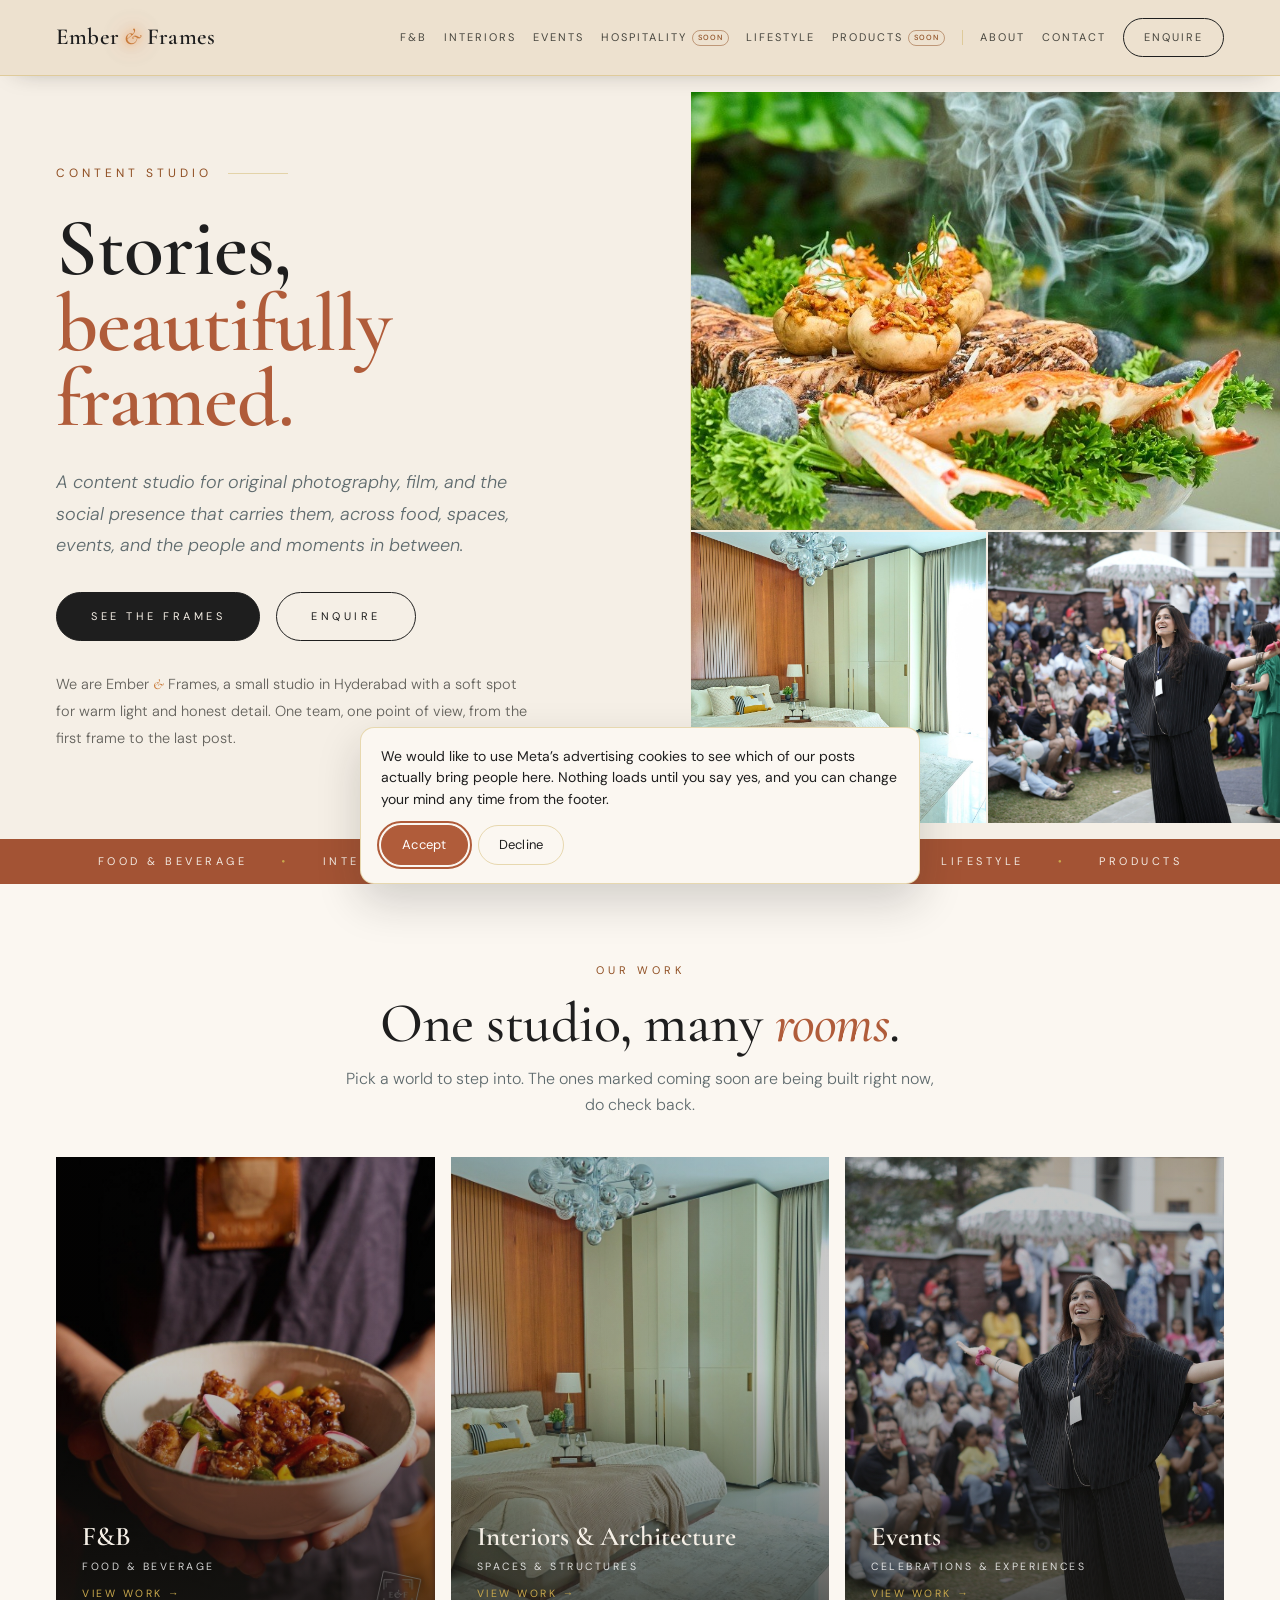
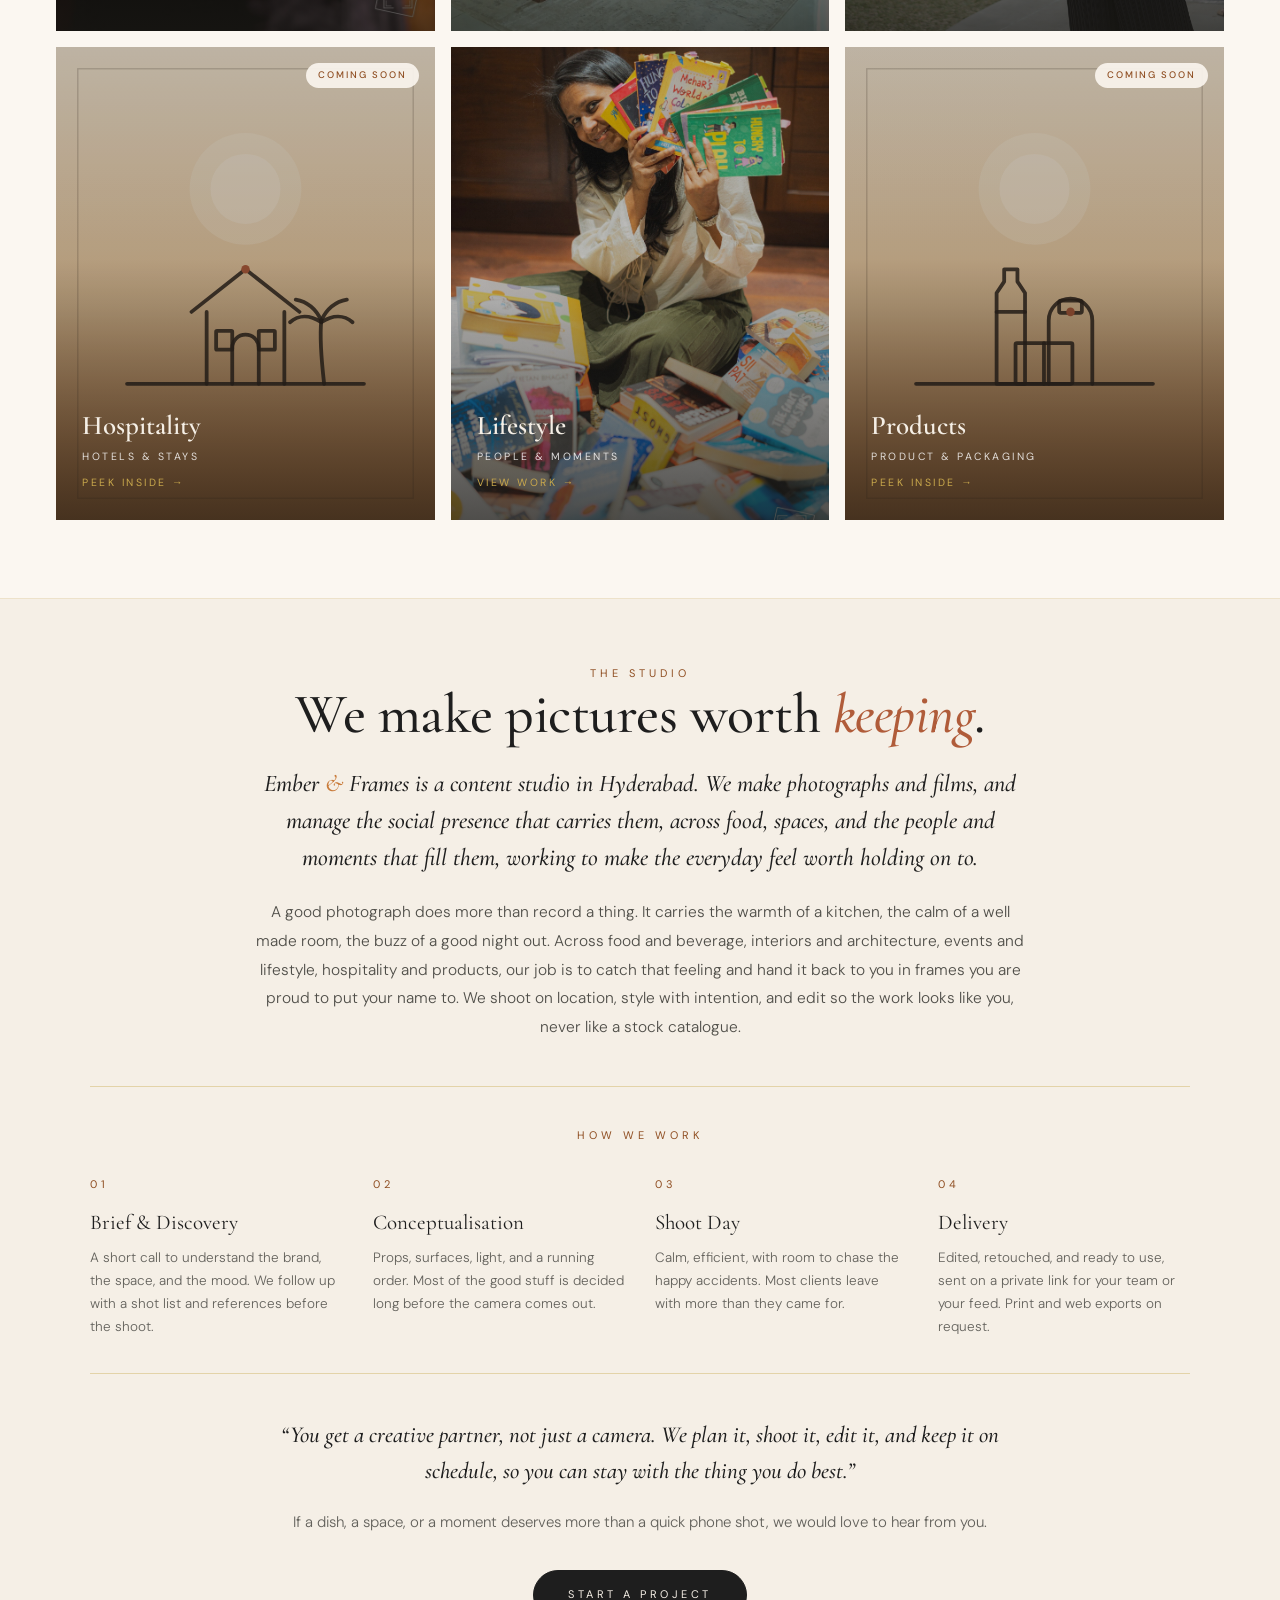
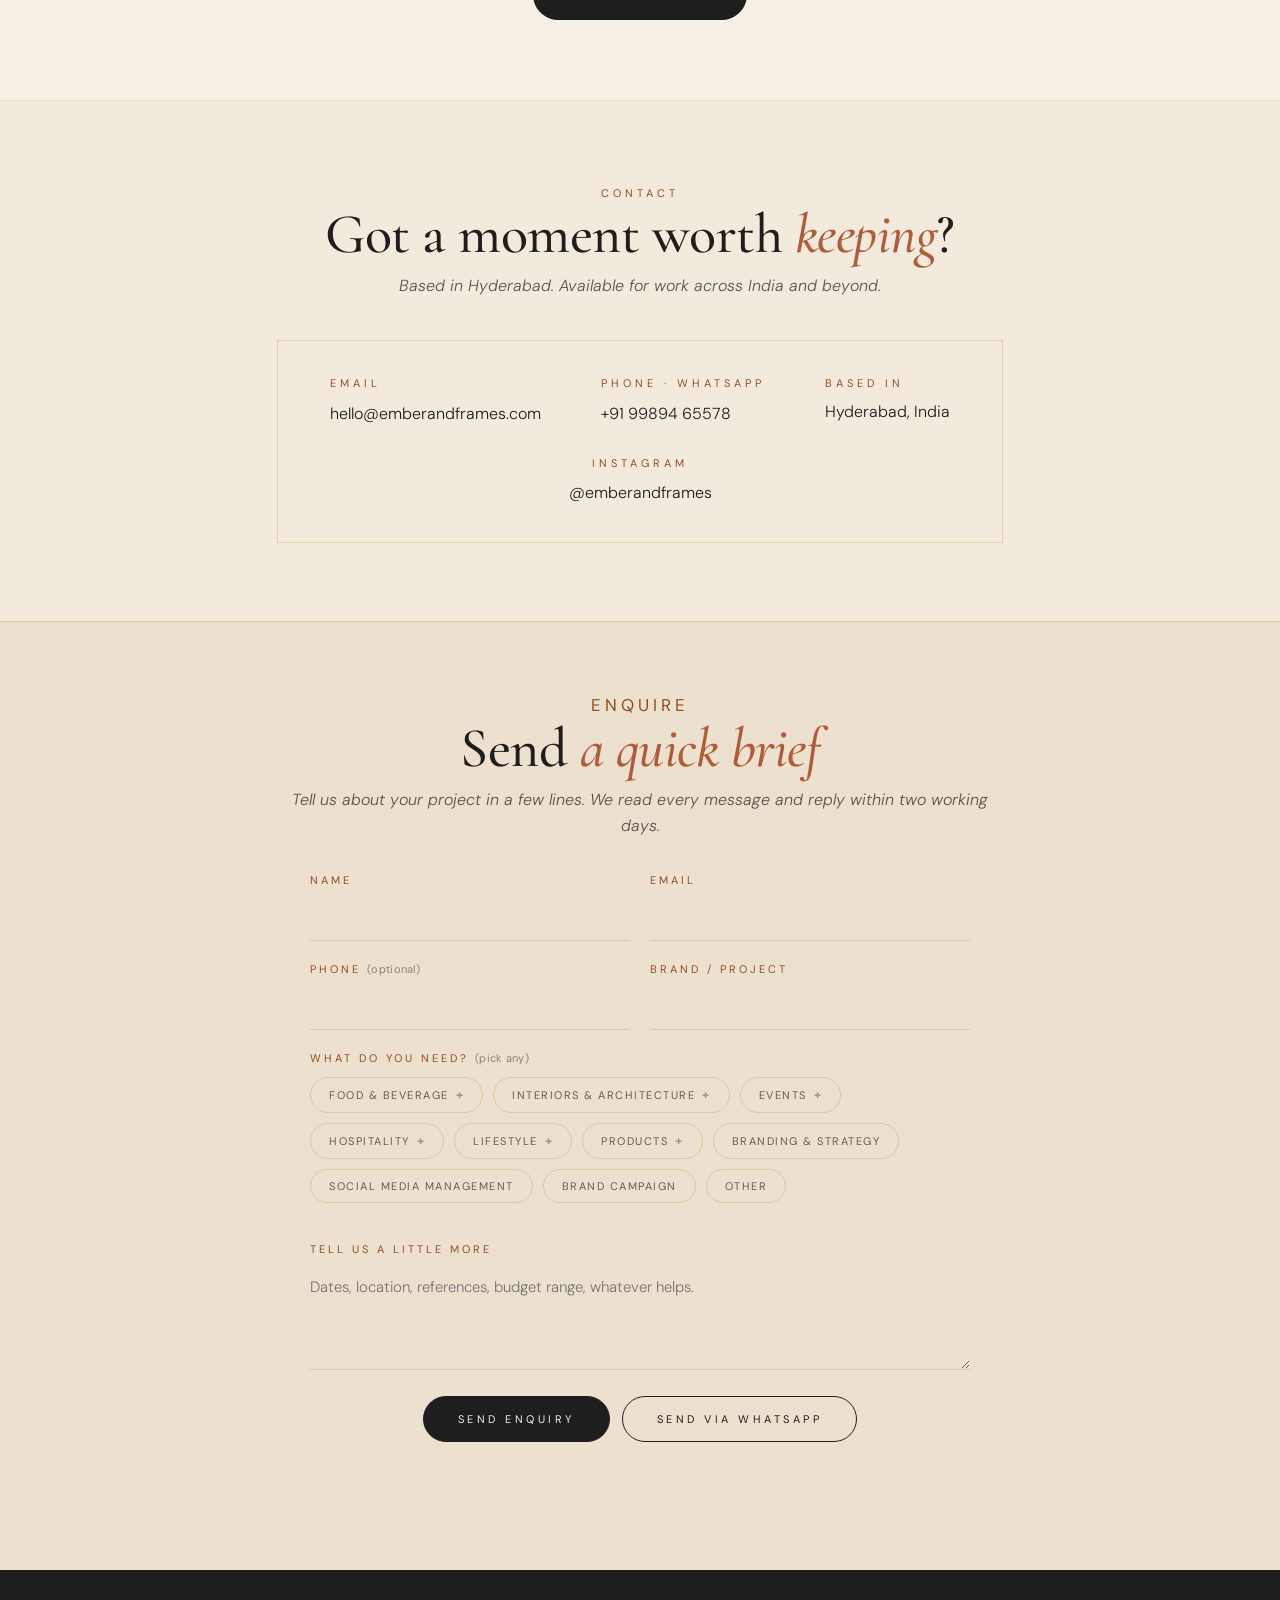
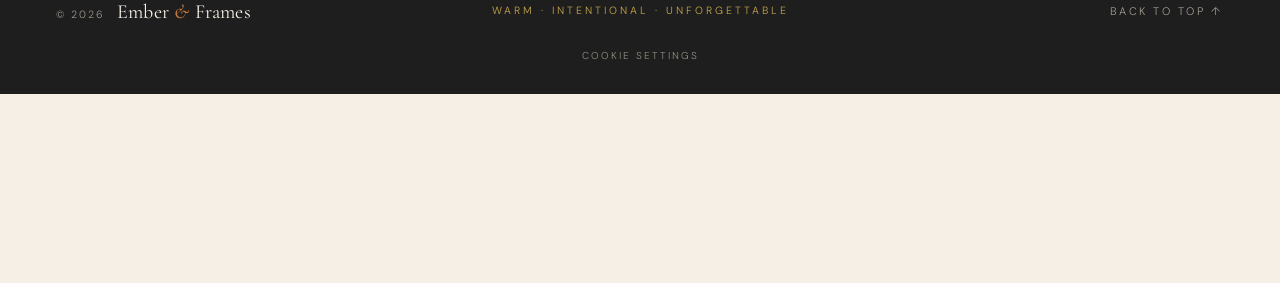
==== commit b90706a6: "Lead Events with PVNS Rohit and tidy the page eyebrows PVNS Rohit moves up to follow You Can Sit Wit" ====
--- a/index.html
+++ b/index.html
@@ -127,7 +127,7 @@
     <!-- HERO -->
     <section class="hero">
       <div class="hero-left">
-        <span class="hero-tag">Content Studio &middot; Hyderabad</span>
+        <span class="hero-tag">Content Studio</span>
         <h1>Stories,<span>beautifully framed.</span></h1>
         <p class="hero-desc">A content studio for original photography, film, and the social presence that carries them, across food, spaces, events, and the people and moments in between.</p>
         <div class="hero-cta">
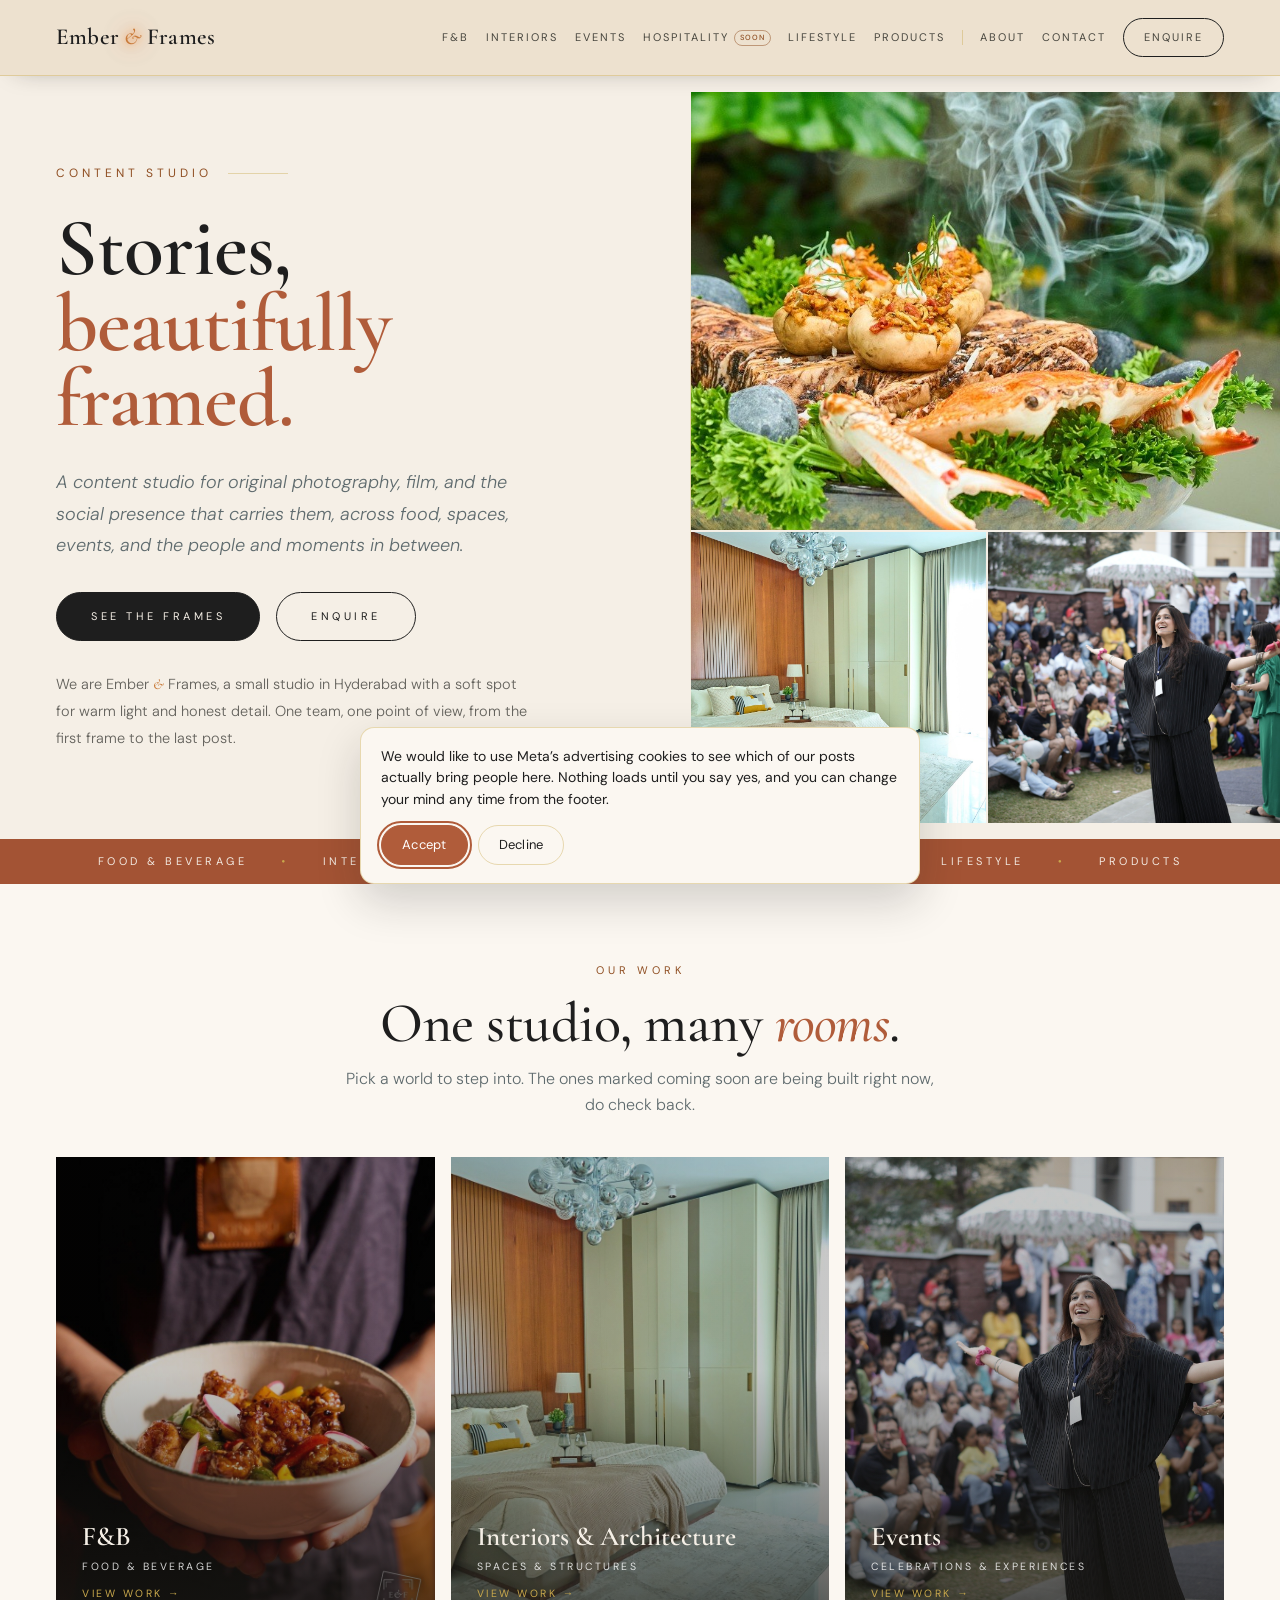
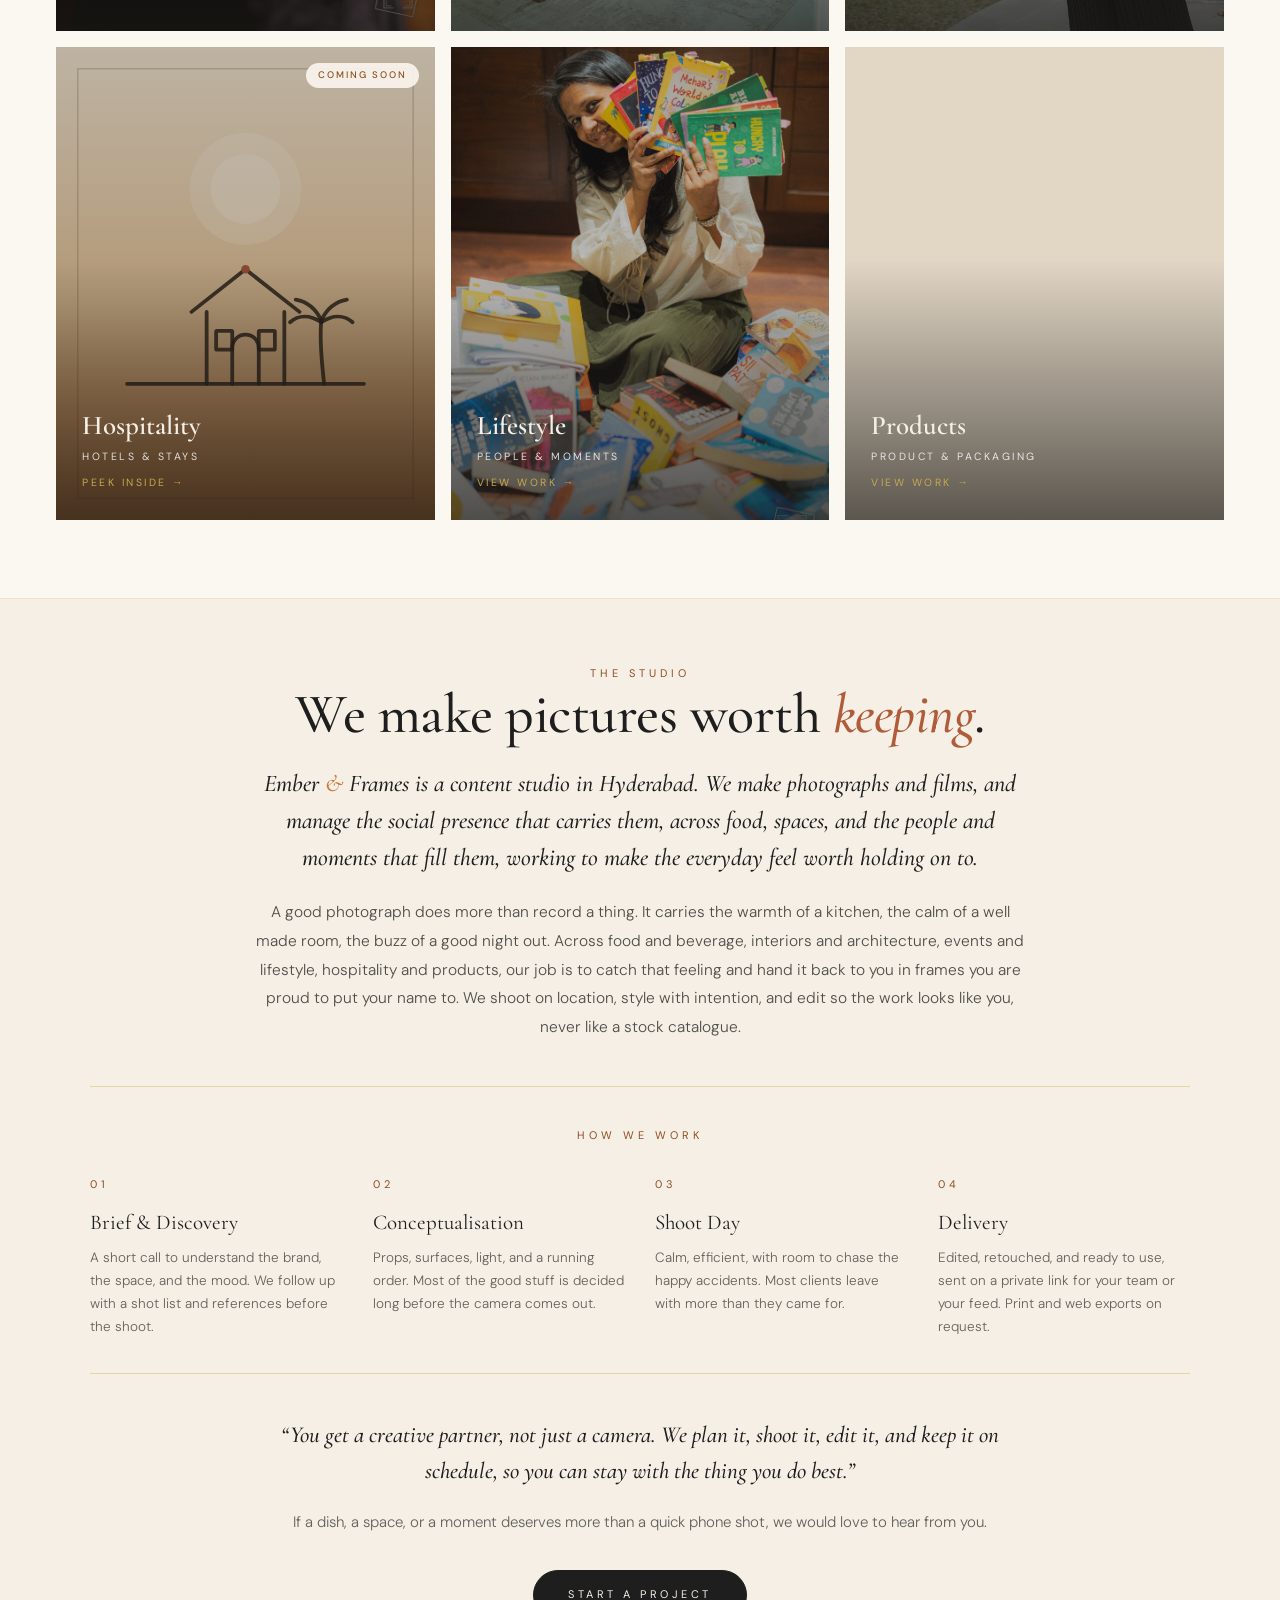
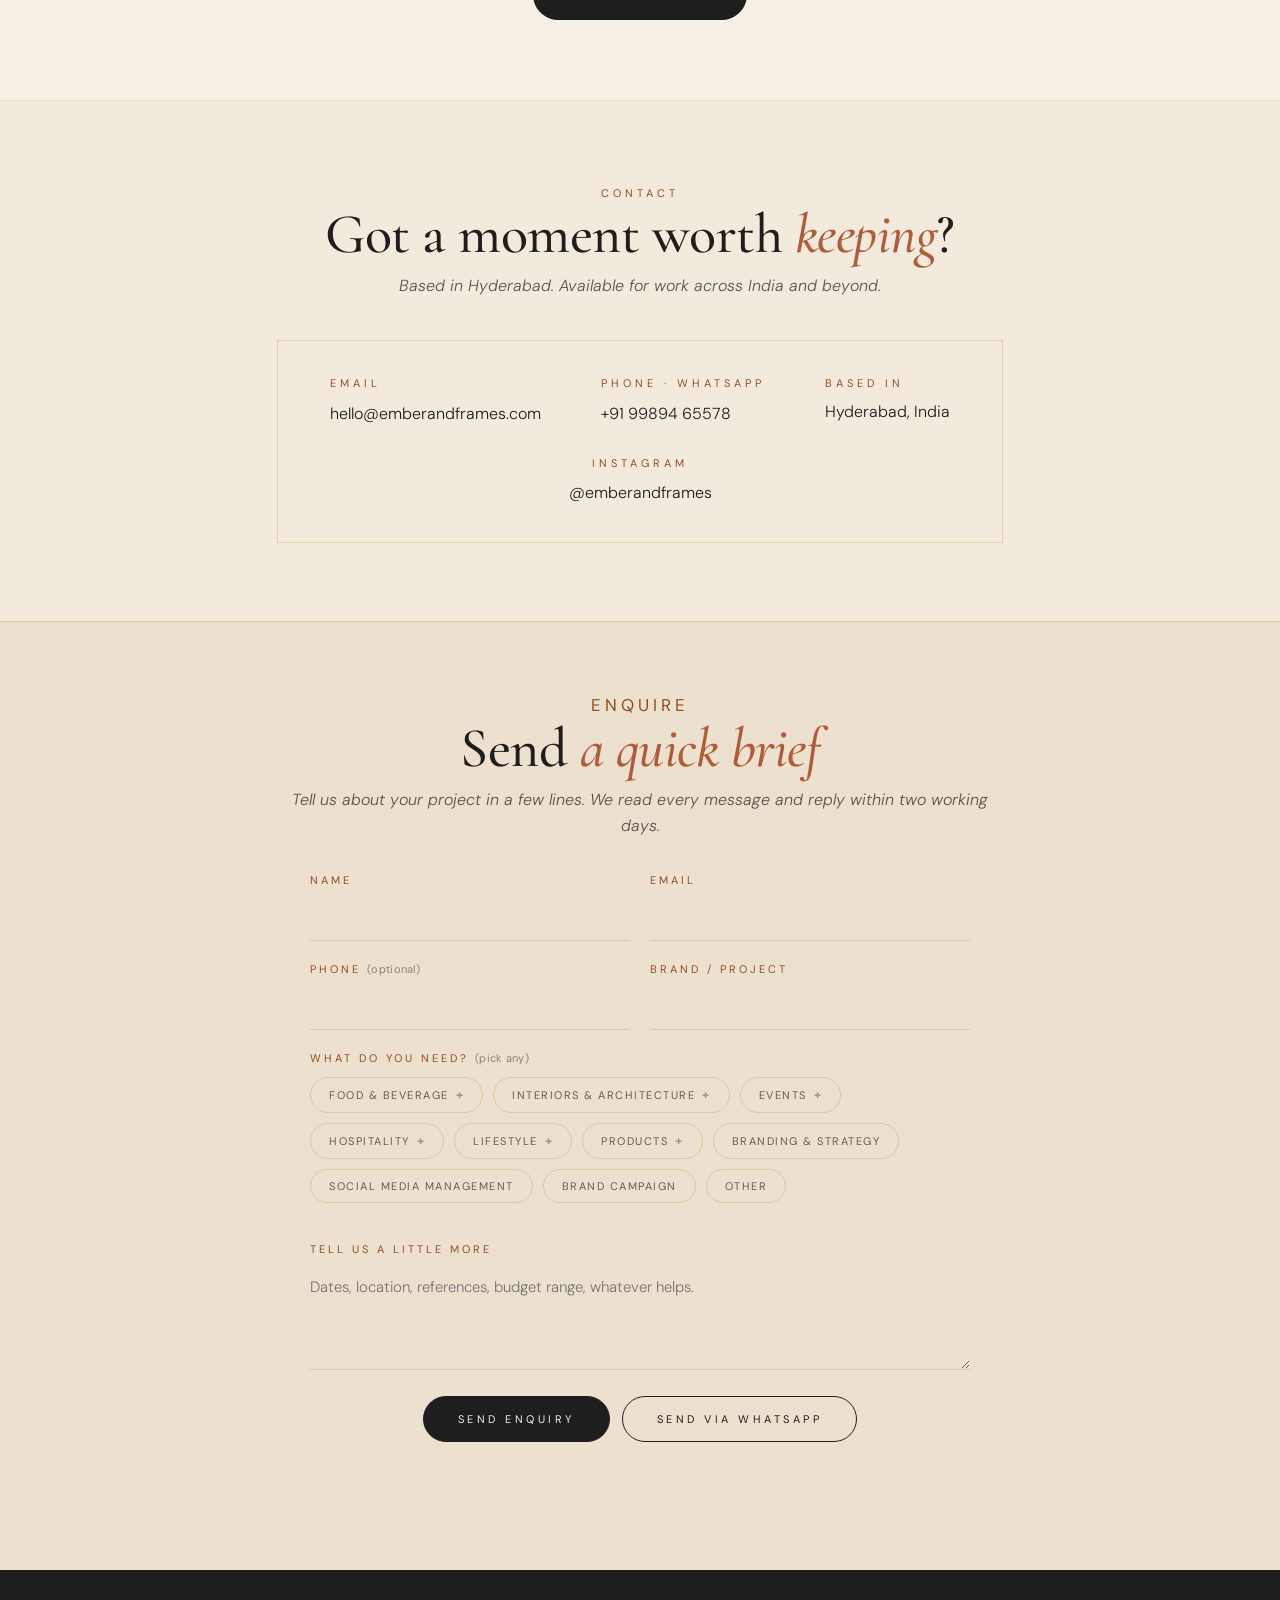
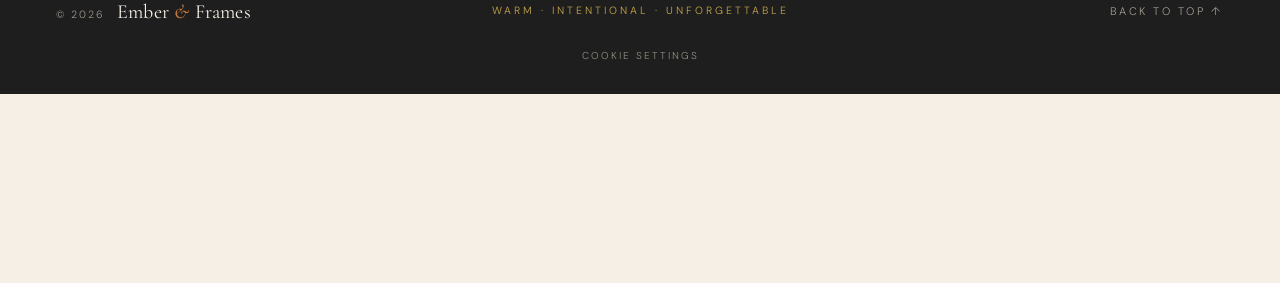
==== commit f57f5784: "Open the Products page with Numour and add the PVNS Rohit film Products is now a live page laid out " ====
--- a/index.html
+++ b/index.html
@@ -25,7 +25,7 @@
   <link rel="icon" href="favicon.svg" type="image/svg+xml">
   <link rel="preload" href="assets/fonts/cormorant-garamond-latin.woff2" as="font" type="font/woff2" crossorigin>
   <link rel="preload" href="assets/fonts/dm-sans-latin.woff2" as="font" type="font/woff2" crossorigin>
-  <link rel="stylesheet" href="assets/css/styles.css?v=20260929">
+  <link rel="stylesheet" href="assets/css/styles.css?v=20261005">
   <meta name="robots" content="index, follow, max-image-preview:large, max-snippet:-1, max-video-preview:-1">
   <script type="application/ld+json">
   {
@@ -213,12 +213,11 @@
         </a>
 
         <a class="industry" href="products.html">
-          <span class="ribbon">Coming soon</span>
-          <img data-lazy loading="lazy" decoding="async" src="assets/media/placeholders/products.svg" alt="Product and packaging photography">
+          <img data-lazy loading="lazy" decoding="async" src="assets/media/products/Photos/Numour/DSC05017.jpg" alt="Product and packaging photography">
           <div class="industry-body">
             <div class="industry-name">Products</div>
             <div class="industry-sub">Product &amp; Packaging</div>
-            <span class="industry-cta">Peek inside &#8594;</span>
+            <span class="industry-cta">View work &#8594;</span>
           </div>
         </a>
       </div>
@@ -232,8 +231,8 @@
   <div data-region="footer"></div>
   <div data-region="lightbox"></div>
 
-  <script src="assets/js/ef-pixel.js?v=20260929"></script>
-  <script src="assets/js/data.js?v=20260929"></script>
-  <script src="assets/js/site.js?v=20260929"></script>
+  <script src="assets/js/ef-pixel.js?v=20261005"></script>
+  <script src="assets/js/data.js?v=20261005"></script>
+  <script src="assets/js/site.js?v=20261005"></script>
 </body>
 </html>
--- a/assets/css/styles.css
+++ b/assets/css/styles.css
@@ -730,22 +730,20 @@
 }
 body[data-page="hospitality"] .coming-teaser .t.grain.in .noise { opacity: 0; }
 
-/* --- Cursor Spotlight. Products teasers, warm torch follows the pointer --- */
-body[data-page="products"] .coming-teaser .t.torch { cursor: crosshair; }
-body[data-page="products"] .coming-teaser .t.torch .mask {
+/* --- Cursor Spotlight. Products gallery, a warm torch follows the pointer.
+   Every tile sits clean at rest and the dark mask only comes up while the
+   pointer is over that tile, so the gallery is never hidden behind it. --- */
+body[data-page="products"] .grid .item.torch .mask {
   position: absolute; inset: 0; z-index: 2; pointer-events: none;
   background: radial-gradient(circle 110px at var(--mx, 50%) var(--my, 50%),
     rgba(20,16,12,0) 0, rgba(20,16,12,0) 62px, rgba(18,14,10,0.86) 150px);
-  transition: background 0.12s ease;
-}
-/* On touch devices there is no pointer to follow, so the torch becomes a
-   drag-to-reveal spotlight: the teaser sits clean at rest and the dark mask
-   only lights up while a finger drags across it (paired with the products
-   touch handlers in site.js). */
+  opacity: 0; transition: background 0.12s ease, opacity 0.3s ease;
+}
+body[data-page="products"] .grid .item.torch:hover .mask { opacity: 1; }
+/* On touch devices there is no pointer to follow, and a finger on the gallery
+   is usually scrolling, so the mask stays off there. */
 @media (hover: none) and (pointer: coarse) {
-  body[data-page="products"] .coming-teaser .t.torch { cursor: default; }
-  body[data-page="products"] .coming-teaser .t.torch .mask { opacity: 0; transition: background 0.12s ease, opacity 0.25s ease; }
-  body[data-page="products"] .coming-teaser .t.torch.is-touching .mask { opacity: 1; }
+  body[data-page="products"] .grid .item.torch .mask { display: none; }
 }
 
 /* --- Film Sprocket Pan. Ember filmstrips: charcoal reel panel that hugs
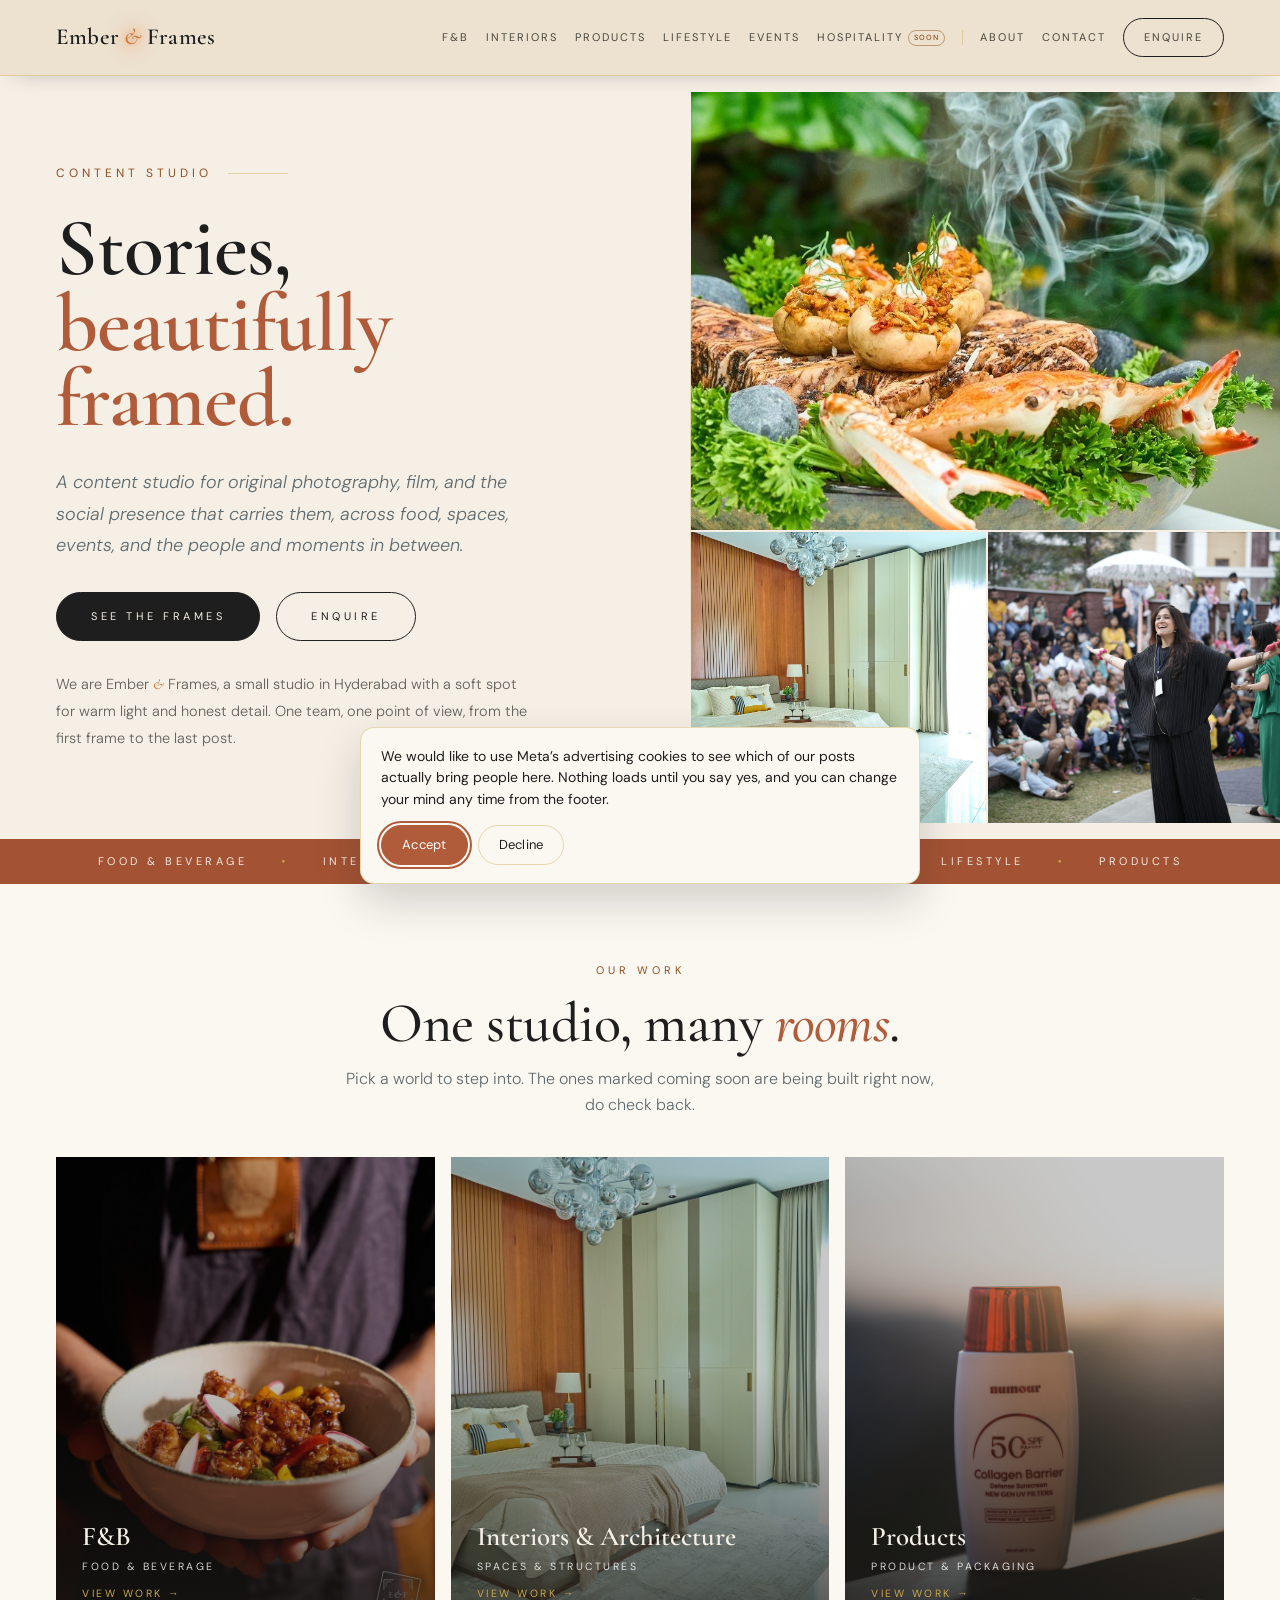
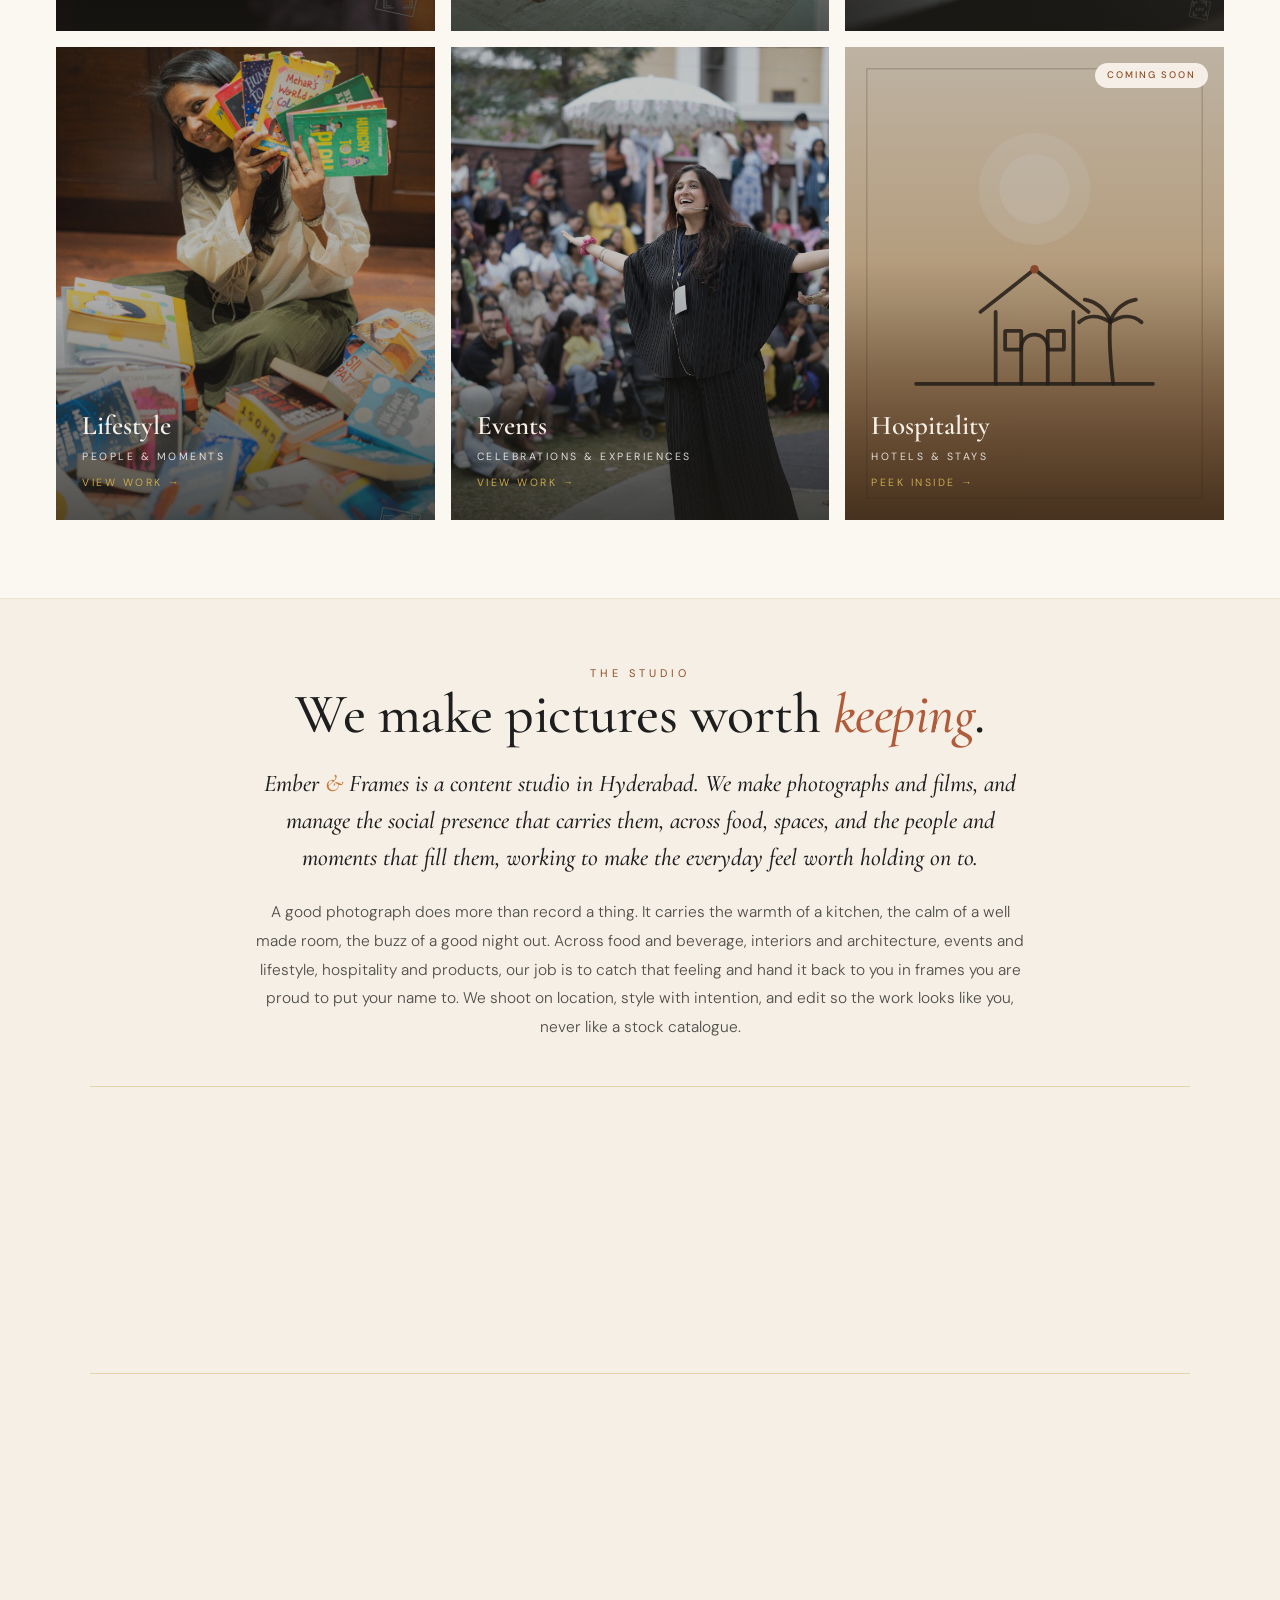
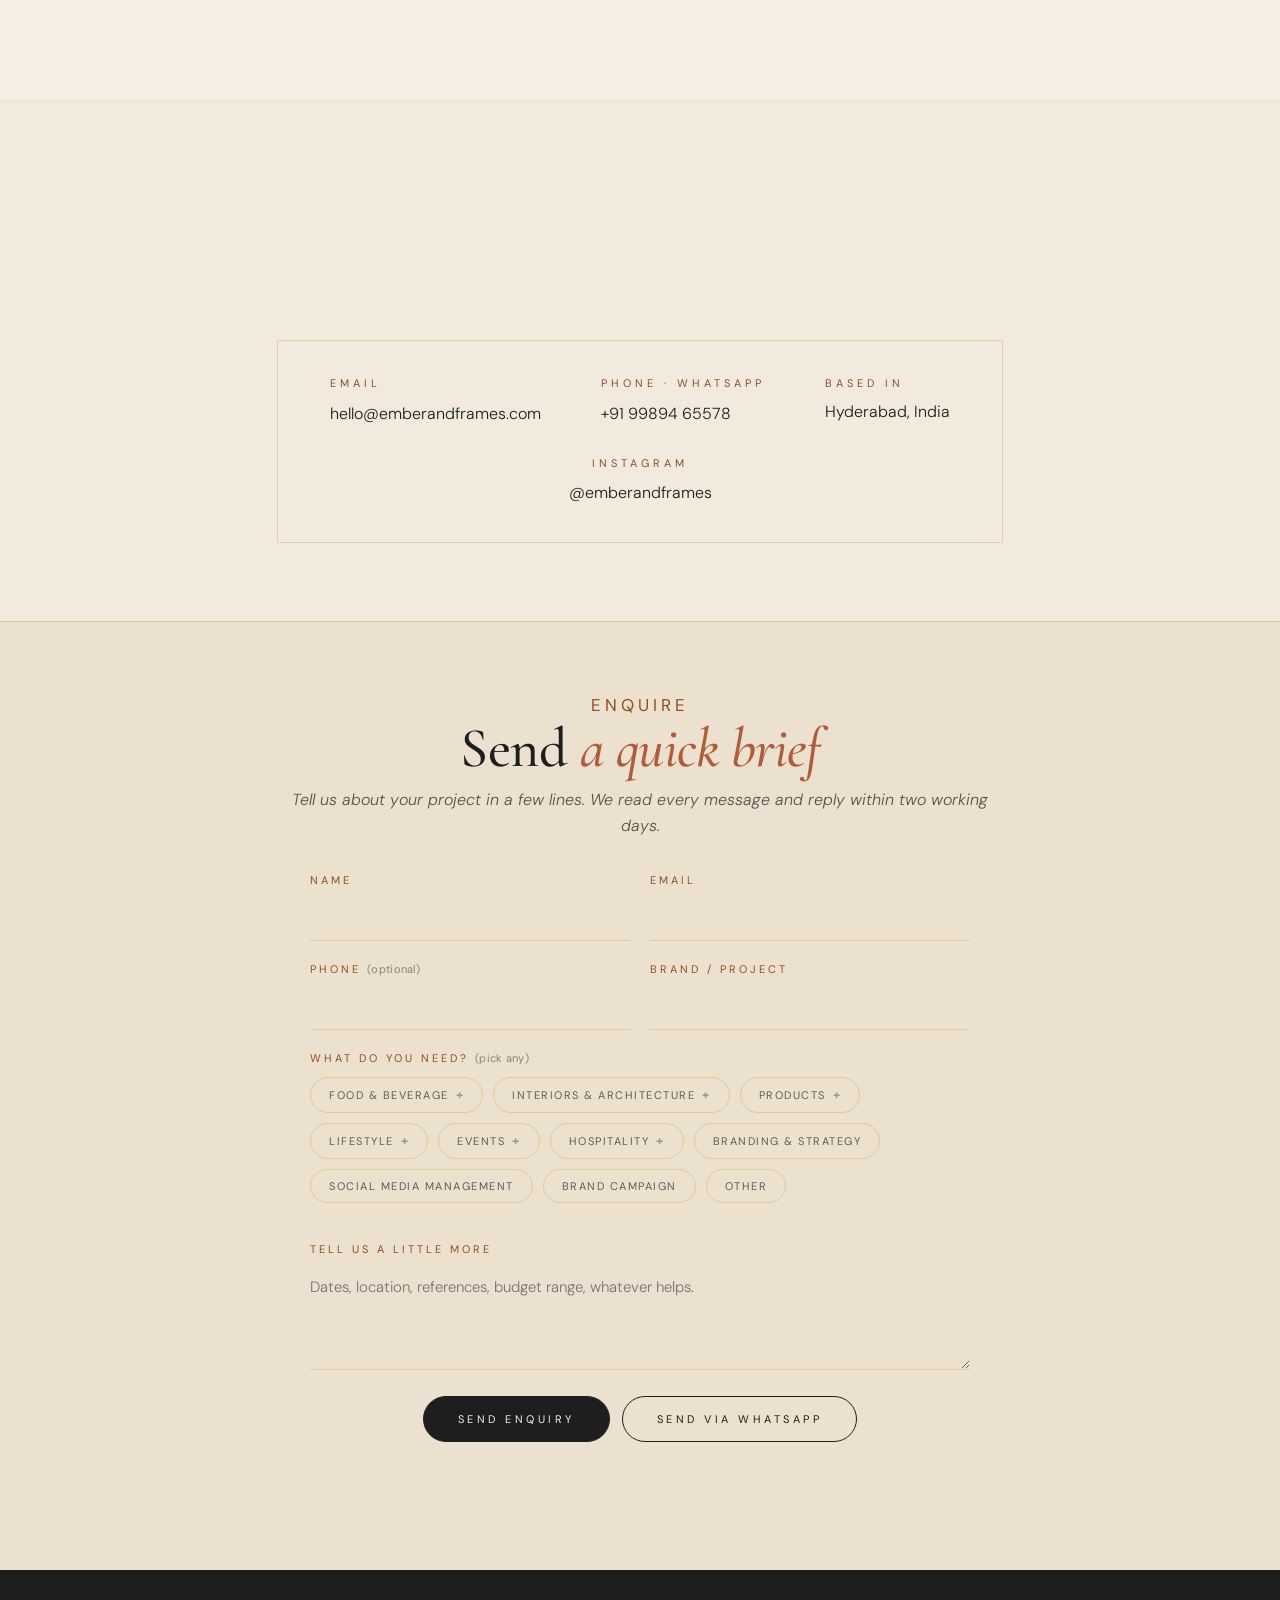
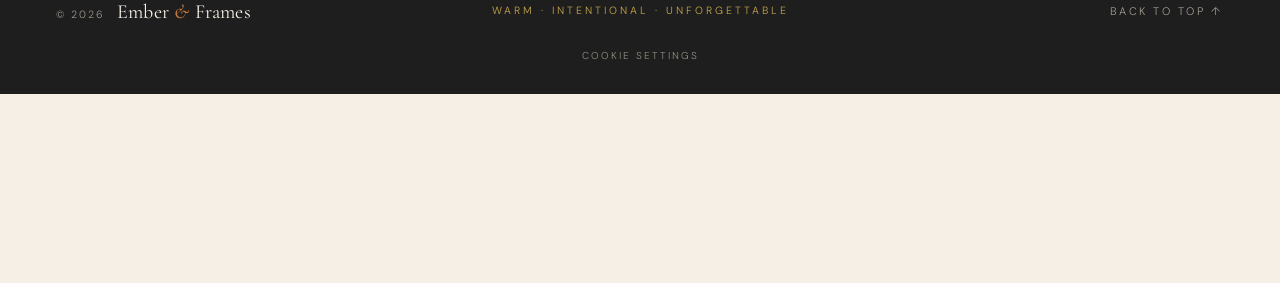
==== commit e5921885: "Pick the strongest Products frames and reorder the sections The Products hero now leads with the sun" ====
--- a/index.html
+++ b/index.html
@@ -184,6 +184,24 @@
           </div>
         </a>
 
+        <a class="industry" href="products.html">
+          <img data-lazy loading="lazy" decoding="async" src="assets/media/products/Photos/Numour/DSC05017.jpg" alt="Product and packaging photography">
+          <div class="industry-body">
+            <div class="industry-name">Products</div>
+            <div class="industry-sub">Product &amp; Packaging</div>
+            <span class="industry-cta">View work &#8594;</span>
+          </div>
+        </a>
+
+        <a class="industry" href="lifestyle.html">
+          <img data-lazy loading="lazy" decoding="async" src="assets/media/lifestyle/Photos/Arti%20Sonthalia/DSC02817.jpg" alt="Lifestyle photography and film">
+          <div class="industry-body">
+            <div class="industry-name">Lifestyle</div>
+            <div class="industry-sub">People &amp; Moments</div>
+            <span class="industry-cta">View work &#8594;</span>
+          </div>
+        </a>
+
         <a class="industry" href="events.html">
           <img data-lazy loading="lazy" decoding="async" src="assets/media/events/Photos/Festival%20of%20Play/DSC01166.JPG" alt="Event photography and film">
           <div class="industry-body">
@@ -200,24 +218,6 @@
             <div class="industry-name">Hospitality</div>
             <div class="industry-sub">Hotels &amp; Stays</div>
             <span class="industry-cta">Peek inside &#8594;</span>
-          </div>
-        </a>
-
-        <a class="industry" href="lifestyle.html">
-          <img data-lazy loading="lazy" decoding="async" src="assets/media/lifestyle/Photos/Arti%20Sonthalia/DSC02817.jpg" alt="Lifestyle photography and film">
-          <div class="industry-body">
-            <div class="industry-name">Lifestyle</div>
-            <div class="industry-sub">People &amp; Moments</div>
-            <span class="industry-cta">View work &#8594;</span>
-          </div>
-        </a>
-
-        <a class="industry" href="products.html">
-          <img data-lazy loading="lazy" decoding="async" src="assets/media/products/Photos/Numour/DSC05017.jpg" alt="Product and packaging photography">
-          <div class="industry-body">
-            <div class="industry-name">Products</div>
-            <div class="industry-sub">Product &amp; Packaging</div>
-            <span class="industry-cta">View work &#8594;</span>
           </div>
         </a>
       </div>
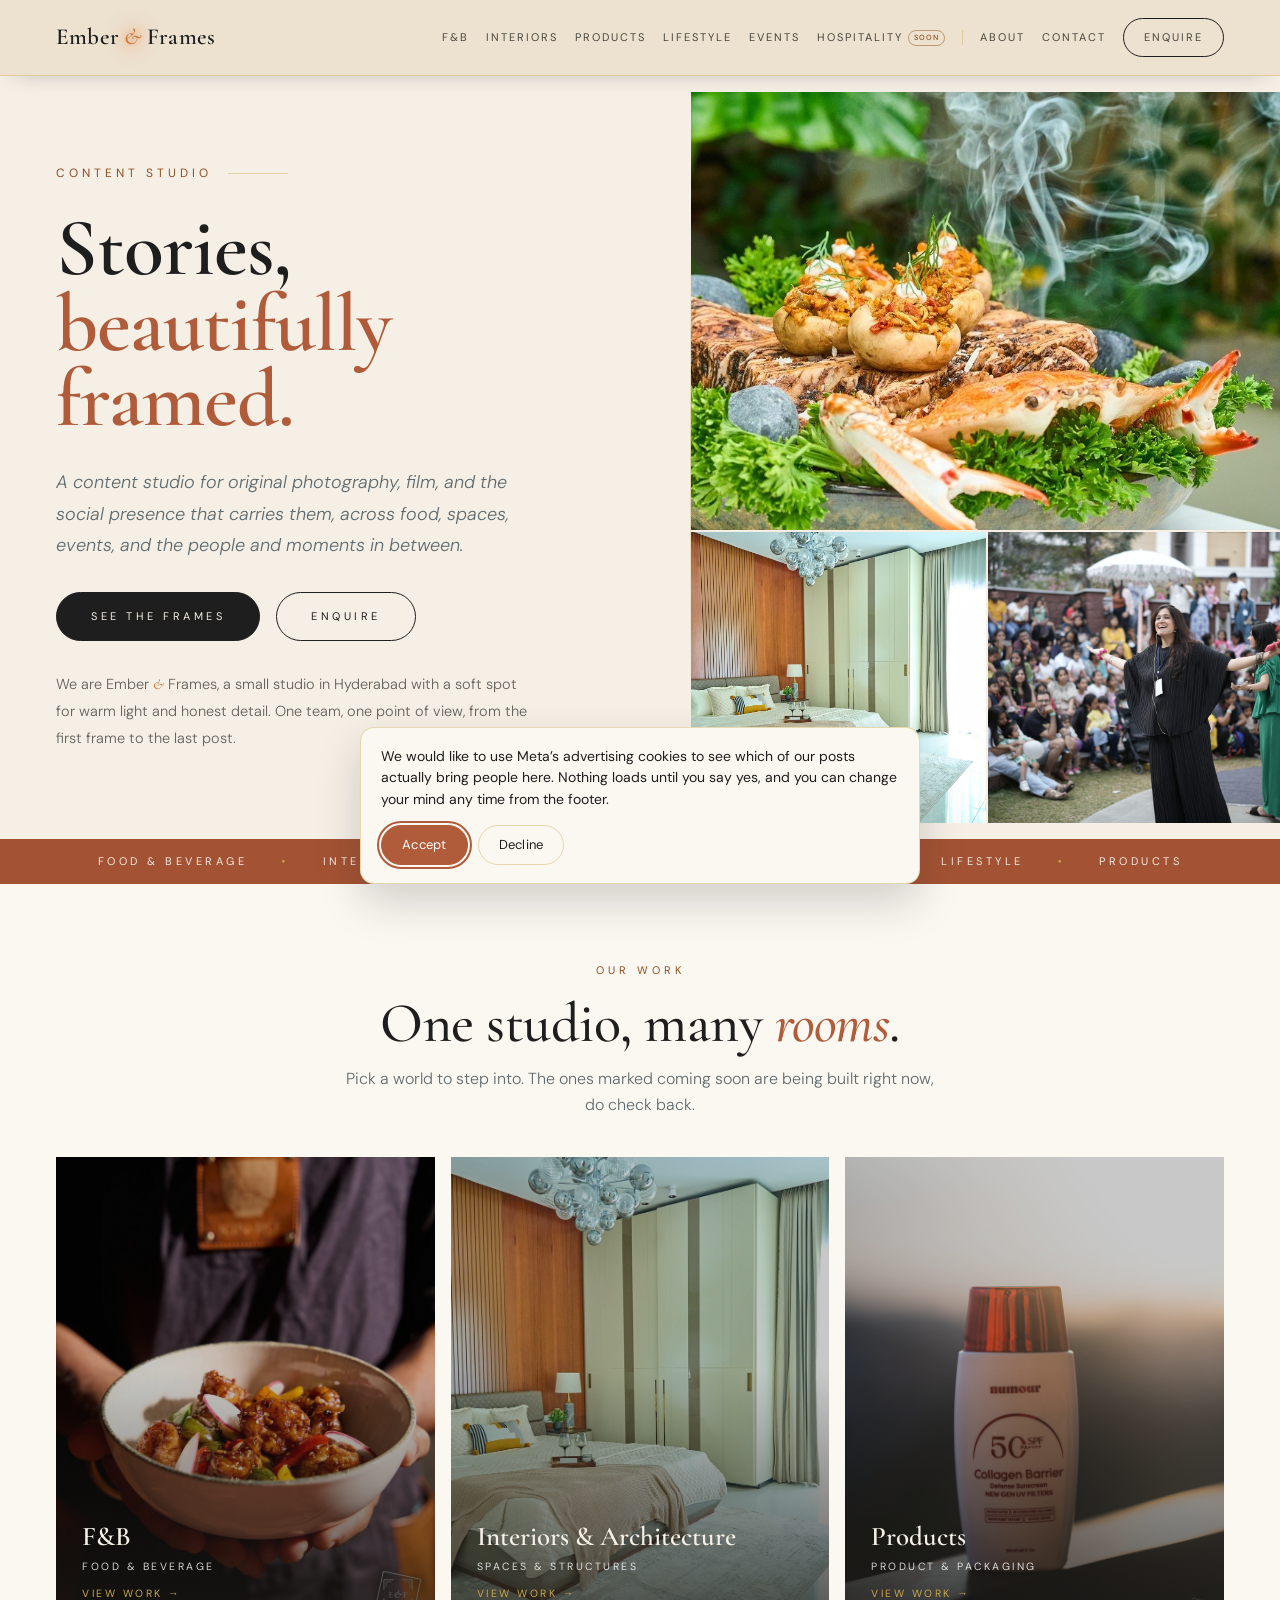
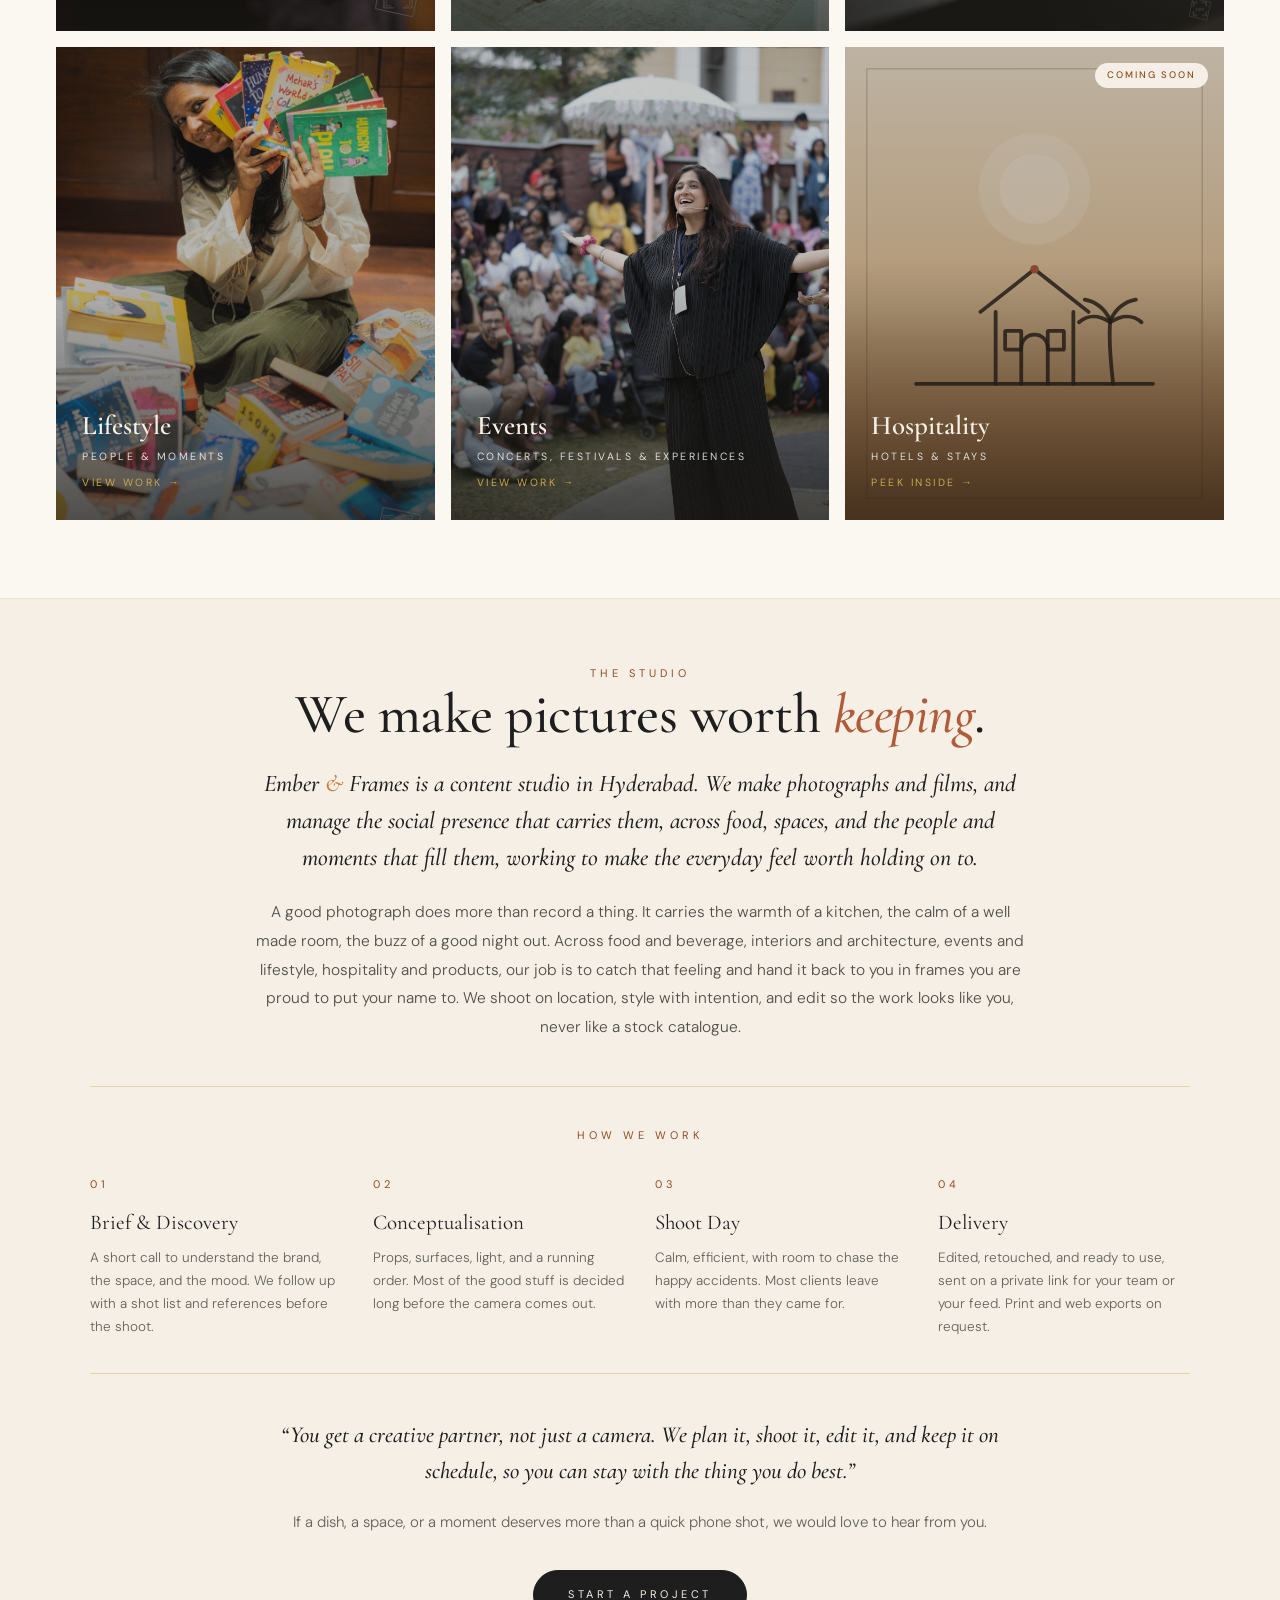
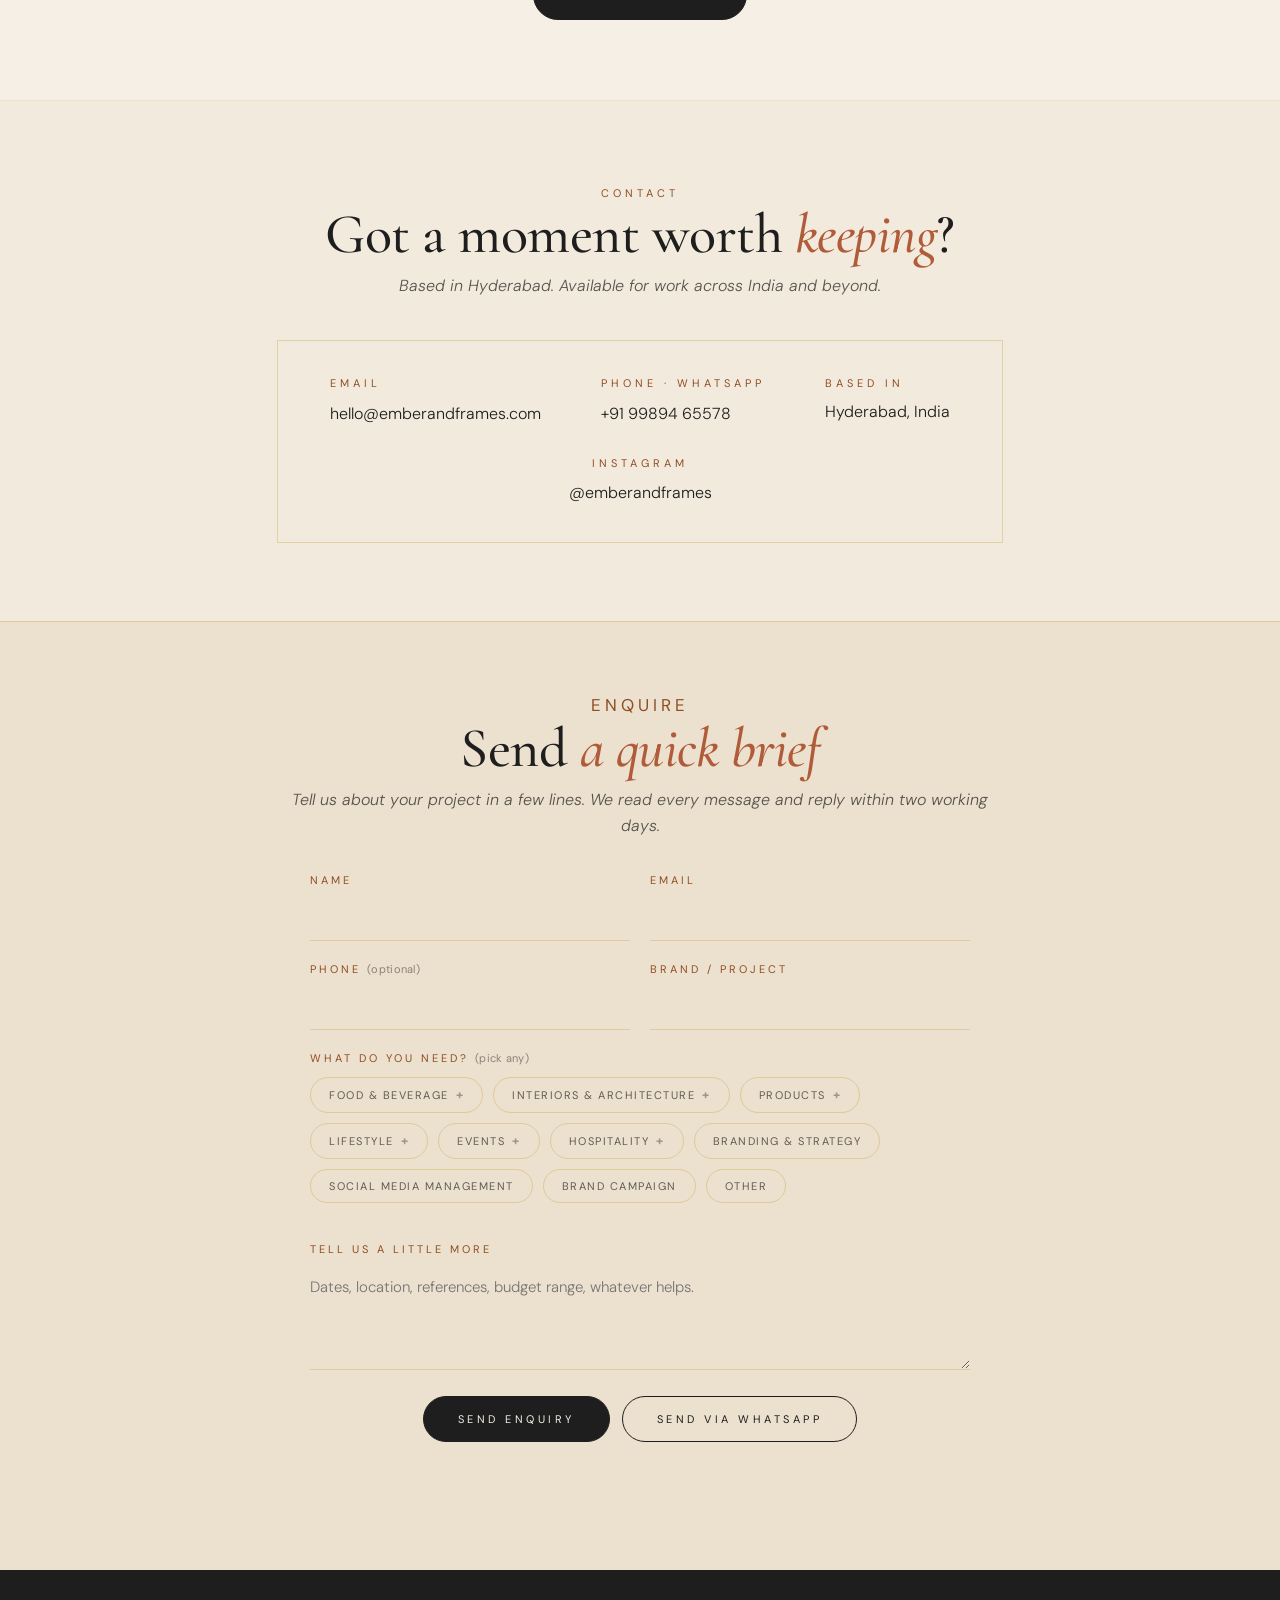
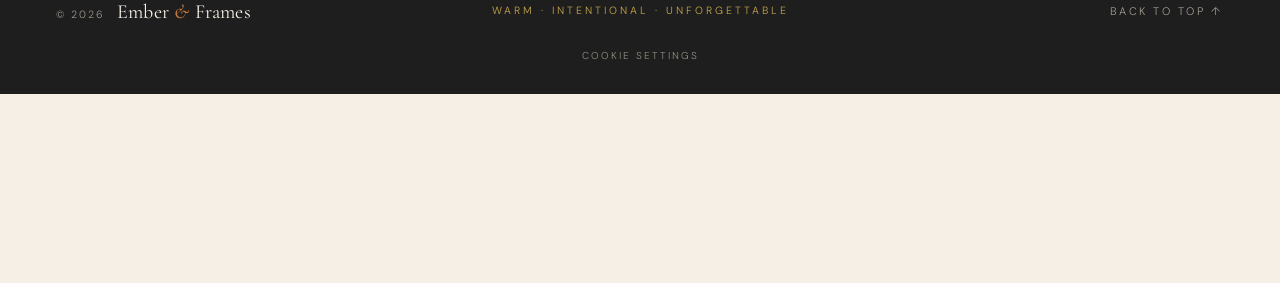
==== commit eccc2f36: "Add Concerts & Festivals to Events and refresh Lifestyle and Products copy Events: Concerts & Festiv" ====
--- a/index.html
+++ b/index.html
@@ -206,7 +206,7 @@
           <img data-lazy loading="lazy" decoding="async" src="assets/media/events/Photos/Festival%20of%20Play/DSC01166.JPG" alt="Event photography and film">
           <div class="industry-body">
             <div class="industry-name">Events</div>
-            <div class="industry-sub">Celebrations &amp; Experiences</div>
+            <div class="industry-sub">Concerts, Festivals &amp; Experiences</div>
             <span class="industry-cta">View work &#8594;</span>
           </div>
         </a>
@@ -232,7 +232,7 @@
   <div data-region="lightbox"></div>
 
   <script src="assets/js/ef-pixel.js?v=20261005"></script>
-  <script src="assets/js/data.js?v=20261005"></script>
+  <script src="assets/js/data.js?v=20261008"></script>
   <script src="assets/js/site.js?v=20261005"></script>
 </body>
 </html>
